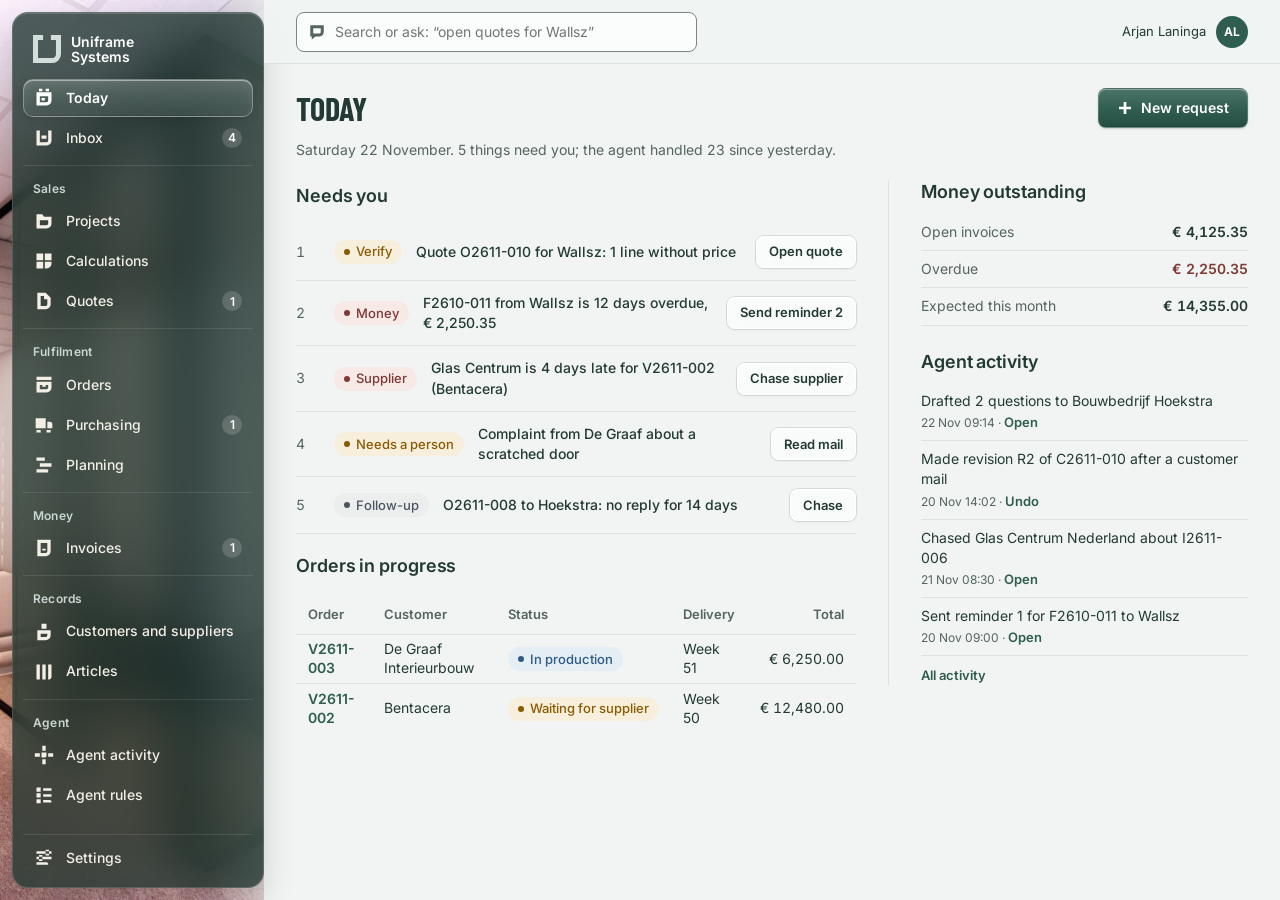
==== index.html @ b77253be "Uniframe portal prototype: glass sidebar, logo-style icons, live quote document Co-Authored-By: Clau" ====
<!doctype html>
<html lang="en">
<head>
<meta charset="utf-8">
<meta name="viewport" content="width=device-width, initial-scale=1">
<title>Uniframe portal</title>
<meta name="description" content="Uniframe Systems AI agent portal, clickable prototype with example data.">
<meta name="robots" content="noindex">
<link rel="icon" href="data:image/svg+xml,%3Csvg xmlns='http://www.w3.org/2000/svg' viewBox='0 0 100 100'%3E%3Cpath fill='%23233A34' d='M0 0H36V18H18V82H68A14 14 0 0 0 82 68V18H64V0H100V68A32 32 0 0 1 68 100H0Z'/%3E%3C/svg%3E">
<link rel="preconnect" href="https://fonts.googleapis.com">
<link rel="preconnect" href="https://fonts.gstatic.com" crossorigin>
<link href="https://fonts.googleapis.com/css2?family=Inter:wght@400;500;600&family=Barlow+Condensed:wght@500;700&display=swap" rel="stylesheet">
<link rel="stylesheet" href="css/uniframe-tokens.css">
<link rel="stylesheet" href="css/uniframe-portal.css">
<link rel="stylesheet" href="css/site.css">
</head>
<body>
<div class="backdrop" aria-hidden="true"></div>
<div class="uf-app">
  <nav class="uf-sidebar" aria-label="Main">
    <a class="uf-sidebar__logo" href="#/today">
      <svg width="28" height="28" viewBox="0 0 100 100" aria-hidden="true"><path fill="#D3DEDB" d="M0 0H36V18H18V82H68A14 14 0 0 0 82 68V18H64V0H100V68A32 32 0 0 1 68 100H0Z"/></svg>
      <span>Uniframe<br>Systems</span>
    </a>
    <div id="nav" style="display:contents"></div>
  </nav>
  <div class="shell">
    <header class="uf-topbar">
      <form class="search" id="search" role="search">
        <svg class="uf-ico" viewBox="0 0 24 24" aria-hidden="true"><path fill-rule="evenodd" d="M3 3H21V12A6 6 0 0 1 15 18H10L5 22V18H3ZM7 7V14H15A2 2 0 0 0 17 12V7Z"/></svg>
        <label class="sr" for="q">Search or ask the portal</label>
        <input id="q" name="q" placeholder="Search or ask: “open quotes for Wallsz”" autocomplete="off">
      </form>
      <span style="flex:1"></span>
      <div class="who"><span>Arjan Laninga</span><b aria-hidden="true">AL</b></div>
    </header>
    <main class="uf-main" id="view" tabindex="-1"></main>
  </div>
</div>

<div class="scrim" id="scrim" hidden></div>
<aside class="uf-panel" id="panel" hidden aria-labelledby="pt" role="dialog">
  <form>
    <div class="uf-panel__head"><h2 class="uf-section-title" id="pt">New request</h2><button class="uf-pbtn uf-pbtn--quiet uf-pbtn--icon" type="button" data-close aria-label="Close"><svg class="uf-ico" viewBox="0 0 24 24"><path d="M5 2L12 9L19 2L22 5L15 12L22 19L19 22L12 15L5 22L2 19L9 12L2 5Z"/></svg></button></div>
    <div class="uf-panel__body">
      <div class="uf-field"><label for="p1">Customer</label><input id="p1" placeholder="Search or add a customer"></div>
      <div class="uf-field"><label for="p2">What do they need?</label><textarea id="p2" class="field" rows="4" placeholder="For example: 40 m glass partition, 9 doors, delivery week 6"></textarea><span class="hint">Type it yourself or paste a mail. The agent fills in the rest and shows you before anything is sent.</span></div>
      <div class="uf-field"><label for="p3">Files</label><input id="p3" type="file"></div>
    </div>
    <div class="uf-panel__foot"><button class="uf-pbtn uf-pbtn--quiet" type="button" data-close>Cancel</button><button class="uf-pbtn uf-pbtn--primary" type="submit">Save</button></div>
  </form>
</aside>
<div id="modal" hidden></div>
<div class="uf-toast" id="toast" role="status" hidden></div>

<script src="js/icons.js"></script>
<script src="js/data.js"></script>
<script src="js/app.js"></script>
</body>
</html>
---- css/uniframe-tokens.css ----
/* GENERATED from tokens.json. Do not edit by hand. */
:root {
  --uf-prim-green-900: #233A34;
  --uf-prim-green-800: #264D42;
  --uf-prim-green-700: #2F5D50;
  --uf-prim-green-600: #4A5C56;
  --uf-prim-green-500: #55645E;
  --uf-prim-green-200: #C9D6D2;
  --uf-prim-mist-200: #D3DEDB;
  --uf-prim-mist-100: #E8EFEC;
  --uf-prim-stone-200: #E2E9E6;
  --uf-prim-stone-100: #F1F4F3;
  --uf-prim-paper-100: #F7F9F8;
  --uf-prim-paper-50: #F4F7F6;
  --uf-prim-cream-100: #F3EFE6;
  --uf-prim-line-200: #DCE2DF;
  --uf-prim-line-300: #C9CCC2;
  --uf-prim-grey-500: #7D8580;
  --uf-prim-white: #FFFFFF;
  --uf-prim-oak-500: #B4844F;
  --uf-prim-status-green-700: #27693F;
  --uf-prim-status-green-50: #E4F1E8;
  --uf-prim-status-red-700: #7E3934;
  --uf-prim-status-red-50: #F6E9E6;
  --uf-prim-status-amber-700: #8A5A00;
  --uf-prim-status-amber-50: #F7EFDC;
  --uf-prim-status-slate-600: #4A5560;
  --uf-prim-status-slate-50: #ECEEEE;
  --uf-prim-status-blue-700: #2D5B86;
  --uf-prim-status-blue-50: #E5EDF5;
  --uf-color-text-primary: var(--uf-prim-green-900);
  --uf-color-text-secondary: var(--uf-prim-green-600);
  --uf-color-text-on-dark: var(--uf-prim-cream-100);
  --uf-color-text-on-dark-secondary: var(--uf-prim-green-200);
  --uf-color-text-link: var(--uf-prim-green-700);
  --uf-color-surface-stone: var(--uf-prim-stone-200);
  --uf-color-surface-mist: var(--uf-prim-mist-200);
  --uf-color-surface-paper: var(--uf-prim-paper-100);
  --uf-color-surface-deep-green: var(--uf-prim-green-900);
  --uf-color-accent-primary: var(--uf-prim-green-700);
  --uf-color-accent-primary-hover: var(--uf-prim-green-800);
  --uf-color-accent-focus: var(--uf-prim-green-700);
  --uf-color-status-success: var(--uf-prim-status-green-700);
  --uf-color-status-error: var(--uf-prim-status-red-700);
  --uf-color-status-attention: var(--uf-prim-status-amber-700);
  --uf-color-material-oak: var(--uf-prim-oak-500);
  --uf-backdrop-gradient: linear-gradient(160deg, var(--uf-prim-stone-200) 0%, var(--uf-prim-mist-200) 100%);
  --uf-backdrop-photo-blur: 48px;
  --uf-backdrop-photo-tint: linear-gradient(160deg, color-mix(in srgb, var(--uf-prim-stone-200) 80%, transparent), color-mix(in srgb, var(--uf-prim-mist-200) 80%, transparent));
  --uf-backdrop-local-shade: linear-gradient(90deg, color-mix(in srgb, var(--uf-prim-stone-200) 70%, transparent) 0%, transparent 60%);
  --uf-glass-frosted-fill: color-mix(in srgb, var(--uf-prim-white) 55%, transparent);
  --uf-glass-frosted-blur: 24px;
  --uf-glass-frosted-label: var(--uf-prim-green-900);
  --uf-glass-frosted-role: Default translucent surface: nav, chips, cards, secondary buttons;
  --uf-glass-frosted-strong-fill: color-mix(in srgb, var(--uf-prim-white) 72%, transparent);
  --uf-glass-frosted-strong-blur: 24px;
  --uf-glass-frosted-strong-label: var(--uf-prim-green-900);
  --uf-glass-frosted-strong-role: Panels with longer text or forms over a busy photo;
  --uf-glass-transparent-fill: color-mix(in srgb, var(--uf-prim-white) 20%, transparent);
  --uf-glass-transparent-blur: 4px;
  --uf-glass-transparent-label: var(--uf-prim-green-900);
  --uf-glass-transparent-role: Icon buttons and the clear glass pane only;
  --uf-glass-tinted-fill: color-mix(in srgb, var(--uf-prim-green-900) 72%, transparent);
  --uf-glass-tinted-blur: 16px;
  --uf-glass-tinted-label: var(--uf-prim-cream-100);
  --uf-glass-tinted-role: Tinted glass pane, dark chips;
  --uf-glass-primary-fill: color-mix(in srgb, var(--uf-prim-green-700) 96%, transparent);
  --uf-glass-primary-blur: 10px;
  --uf-glass-primary-label: var(--uf-prim-white);
  --uf-glass-primary-role: The one primary action per view;
  --uf-glass-rim: linear-gradient(135deg, rgb(255 255 255 / 0.9), rgb(255 255 255 / 0.12) 50%, rgb(255 255 255 / 0.5));
  --uf-glass-depth: inset 0 2px 3px rgb(255 255 255 / 0.55), inset 0 -3px 8px rgb(35 58 52 / 0.10);
  --uf-glass-shadow: 0 2px 4px rgb(35 58 52 / 0.10), 0 14px 32px rgb(35 58 52 / 0.14);
  --uf-glass-shadow-card: 0 2px 4px rgb(35 58 52 / 0.10), 0 24px 60px rgb(35 58 52 / 0.16);
  --uf-glass-saturate: 160%;
  --uf-glass-press: inset 0 0 16px rgb(255 255 255 / 0.45);
  --uf-glass-clear-blur: 2px;
  --uf-glass-matte-blur: 22px;
  --uf-glass-smoke-blur: 20px;
  --uf-glass-milk-blur: 24px;
  --uf-radius-sm: 4px;
  --uf-radius-md: 12px;
  --uf-radius-lg: 28px;
  --uf-radius-pill: 999px;
  --uf-radius-button: 8px;
  --uf-radius-panel: 12px;
  --uf-radius-field: 8px;
  --uf-radius-card: 12px;
  --uf-space-1: 4px;
  --uf-space-2: 8px;
  --uf-space-3: 12px;
  --uf-space-4: 16px;
  --uf-space-6: 24px;
  --uf-space-8: 32px;
  --uf-space-10: 40px;
  --uf-space-14: 56px;
  --uf-space-18: 72px;
  --uf-space-24: 96px;
  --uf-space-30: 120px;
  --uf-space-5: 20px;
  --uf-type-family-display: "Barlow Condensed", "Arial Narrow", sans-serif;
  --uf-type-family-text: Inter, system-ui, sans-serif;
  --uf-type-display-size: 96px;
  --uf-type-display-line: 0.9;
  --uf-type-display-weight: 700;
  --uf-type-display-tracking: -0.01em;
  --uf-type-display-case: uppercase;
  --uf-type-h1-size: 56px;
  --uf-type-h1-line: 0.95;
  --uf-type-h1-weight: 700;
  --uf-type-h1-tracking: -0.005em;
  --uf-type-h1-case: uppercase;
  --uf-type-h2-size: 28px;
  --uf-type-h2-line: 1.2;
  --uf-type-h2-weight: 600;
  --uf-type-h2-tracking: -0.01em;
  --uf-type-eyebrow-size: 14px;
  --uf-type-eyebrow-line: 1.2;
  --uf-type-eyebrow-weight: 500;
  --uf-type-eyebrow-tracking: 0.1em;
  --uf-type-eyebrow-case: uppercase;
  --uf-type-button-size: 16px;
  --uf-type-button-line: 1;
  --uf-type-button-weight: 600;
  --uf-type-button-tracking: 0;
  --uf-type-button-case: none;
  --uf-type-body-lg-size: 20px;
  --uf-type-body-lg-line: 1.5;
  --uf-type-body-lg-weight: 400;
  --uf-type-body-lg-tracking: 0;
  --uf-type-body-size: 16px;
  --uf-type-body-line: 1.5;
  --uf-type-body-weight: 400;
  --uf-type-body-tracking: 0;
  --uf-type-caption-size: 13px;
  --uf-type-caption-line: 1.4;
  --uf-type-caption-weight: 400;
  --uf-type-caption-tracking: 0;
  --uf-type-platform-page-title-size: 32px;
  --uf-type-platform-page-title-line: 1;
  --uf-type-platform-page-title-weight: 700;
  --uf-type-platform-page-title-tracking: 0;
  --uf-type-platform-page-title-case: uppercase;
  --uf-type-platform-page-title-family: Barlow Condensed;
  --uf-type-platform-section-size: 18px;
  --uf-type-platform-section-line: 1.3;
  --uf-type-platform-section-weight: 600;
  --uf-type-platform-section-tracking: -0.005em;
  --uf-type-platform-body-size: 14px;
  --uf-type-platform-body-line: 1.45;
  --uf-type-platform-body-weight: 400;
  --uf-type-platform-body-tracking: 0;
  --uf-type-platform-second-size: 13px;
  --uf-type-platform-second-line: 1.4;
  --uf-type-platform-second-weight: 400;
  --uf-type-platform-second-tracking: 0;
  --uf-type-platform-label-size: 13px;
  --uf-type-platform-label-line: 1.3;
  --uf-type-platform-label-weight: 500;
  --uf-type-platform-label-tracking: 0;
  --uf-type-platform-button-size: 14px;
  --uf-type-platform-button-line: 1;
  --uf-type-platform-button-weight: 600;
  --uf-type-platform-button-tracking: 0;
  --uf-type-platform-number: tabular-nums;
  --uf-type-platform-body-strong-size: 14px;
  --uf-type-platform-body-strong-line: 1.45;
  --uf-type-platform-body-strong-weight: 600;
  --uf-type-platform-body-strong-tracking: 0;
  --uf-type-platform-table-head-size: 13px;
  --uf-type-platform-table-head-line: 1.4;
  --uf-type-platform-table-head-weight: 600;
  --uf-type-platform-table-head-tracking: 0;
  --uf-type-platform-button-sm-size: 13px;
  --uf-type-platform-button-lg-size: 15px;
  --uf-size-hit-area: 44px;
  --uf-size-button-sm: 44px;
  --uf-size-button-md: 52px;
  --uf-size-button-lg: 60px;
  --uf-size-field: 52px;
  --uf-size-content-max: 1280px;
  --uf-size-platform-button-sm: 32px;
  --uf-size-platform-button-md: 40px;
  --uf-size-platform-button-lg: 44px;
  --uf-size-platform-field: 40px;
  --uf-size-platform-row: 49px;
  --uf-size-platform-table-head: 41px;
  --uf-size-platform-topbar: 64px;
  --uf-size-platform-sidebar-open: 240px;
  --uf-size-platform-sidebar-rail: 64px;
  --uf-size-platform-panel: 480px;
  --uf-size-platform-preview: 600px;
  --uf-motion-duration-hover: 120ms;
  --uf-motion-duration-short: 180ms;
  --uf-motion-easing-spring: cubic-bezier(0.3, 1.4, 0.5, 1);
  --uf-motion-easing: cubic-bezier(0.2, 0, 0, 1);
  --uf-breakpoint-md: 768px;
  --uf-breakpoint-lg: 1024px;
  --uf-breakpoint-2xl: 1440px;
  --uf-platform-page: var(--uf-prim-stone-100);
  --uf-platform-card: var(--uf-prim-white);
  --uf-platform-card-soft: var(--uf-prim-paper-50);
  --uf-platform-line: var(--uf-prim-line-200);
  --uf-platform-field-border: var(--uf-prim-grey-500);
  --uf-platform-text: var(--uf-prim-green-900);
  --uf-platform-text-secondary: var(--uf-prim-green-500);
  --uf-platform-link: var(--uf-prim-green-700);
  --uf-platform-sidebar: var(--uf-prim-green-900);
  --uf-platform-sidebar-text: var(--uf-prim-cream-100);
  --uf-platform-sidebar-text-secondary: var(--uf-prim-green-200);
  --uf-platform-sidebar-active: color-mix(in srgb, var(--uf-prim-white) 14%, transparent);
  --uf-platform-topbar: color-mix(in srgb, var(--uf-prim-stone-100) 80%, transparent);
  --uf-platform-button-primary-fill: var(--uf-prim-green-700);
  --uf-platform-button-primary-hover: var(--uf-prim-green-800);
  --uf-platform-button-primary-label: var(--uf-prim-white);
  --uf-platform-button-secondary-fill: var(--uf-prim-white);
  --uf-platform-button-secondary-border: var(--uf-prim-line-300);
  --uf-platform-button-secondary-label: var(--uf-prim-green-900);
  --uf-platform-button-quiet-label: var(--uf-prim-green-900);
  --uf-platform-button-danger-fill: var(--uf-prim-status-red-700);
  --uf-platform-status-profit-text: var(--uf-prim-status-green-700);
  --uf-platform-status-profit-bg: var(--uf-prim-status-green-50);
  --uf-platform-status-loss-text: var(--uf-prim-status-red-700);
  --uf-platform-status-loss-bg: var(--uf-prim-status-red-50);
  --uf-platform-status-attention-text: var(--uf-prim-status-amber-700);
  --uf-platform-status-attention-bg: var(--uf-prim-status-amber-50);
  --uf-platform-status-neutral-text: var(--uf-prim-status-slate-600);
  --uf-platform-status-neutral-bg: var(--uf-prim-status-slate-50);
  --uf-platform-status-active-text: var(--uf-prim-status-blue-700);
  --uf-platform-status-active-bg: var(--uf-prim-status-blue-50);
  --uf-platform-agent-bg: var(--uf-prim-mist-100);
  --uf-platform-agent-border: var(--uf-prim-mist-200);
}

@theme {
  --color-uf-text-primary: var(--uf-color-text-primary);
  --color-uf-text-secondary: var(--uf-color-text-secondary);
  --color-uf-text-on-dark: var(--uf-color-text-on-dark);
  --color-uf-text-on-dark-secondary: var(--uf-color-text-on-dark-secondary);
  --color-uf-text-link: var(--uf-color-text-link);
  --color-uf-surface-stone: var(--uf-color-surface-stone);
  --color-uf-surface-mist: var(--uf-color-surface-mist);
  --color-uf-surface-paper: var(--uf-color-surface-paper);
  --color-uf-surface-deep-green: var(--uf-color-surface-deep-green);
  --color-uf-accent-primary: var(--uf-color-accent-primary);
  --color-uf-accent-primary-hover: var(--uf-color-accent-primary-hover);
  --color-uf-accent-focus: var(--uf-color-accent-focus);
  --color-uf-status-success: var(--uf-color-status-success);
  --color-uf-status-error: var(--uf-color-status-error);
  --color-uf-status-attention: var(--uf-color-status-attention);
  --color-uf-material-oak: var(--uf-color-material-oak);
  --radius-uf-sm: var(--uf-radius-sm);
  --radius-uf-md: var(--uf-radius-md);
  --radius-uf-lg: var(--uf-radius-lg);
  --radius-uf-pill: var(--uf-radius-pill);
  --radius-uf-button: var(--uf-radius-button);
  --radius-uf-panel: var(--uf-radius-panel);
  --radius-uf-field: var(--uf-radius-field);
  --radius-uf-card: var(--uf-radius-card);
  --spacing-uf-1: var(--uf-space-1);
  --spacing-uf-2: var(--uf-space-2);
  --spacing-uf-3: var(--uf-space-3);
  --spacing-uf-4: var(--uf-space-4);
  --spacing-uf-6: var(--uf-space-6);
  --spacing-uf-8: var(--uf-space-8);
  --spacing-uf-10: var(--uf-space-10);
  --spacing-uf-14: var(--uf-space-14);
  --spacing-uf-18: var(--uf-space-18);
  --spacing-uf-24: var(--uf-space-24);
  --spacing-uf-30: var(--uf-space-30);
  --spacing-uf-5: var(--uf-space-5);
  --breakpoint-uf-md: var(--uf-breakpoint-md);
  --breakpoint-uf-lg: var(--uf-breakpoint-lg);
  --breakpoint-uf-2xl: var(--uf-breakpoint-2xl);
}
---- css/uniframe-portal.css ----
/* Uniframe product UI (portal), light theme, v2.0 Daylight (20 Nov 2026).
   Needs uniframe-tokens.css. Fonts: Inter 400/500/600, Barlow Condensed 700 (page titles only).
   Glass (22 Nov 2026): sidebar, current nav item, buttons, top bar, stepper, segmented controls, agent panel.
   Rules: one primary button per view. Green means profit, red means loss. Numbers tabular and right aligned.
   Create in a 480 px drawer from the right, edit in place, use modals only for decisions. */

.uf-app { display: grid; grid-template-columns: var(--uf-size-platform-sidebar-open) 1fr; min-height: 100vh;
  background: var(--uf-platform-page); color: var(--uf-platform-text);
  font: var(--uf-type-platform-body-weight) var(--uf-type-platform-body-size)/var(--uf-type-platform-body-line) var(--uf-type-family-text); }
.uf-app--rail { grid-template-columns: var(--uf-size-platform-sidebar-rail) 1fr; }
.uf-num, .uf-table td.num { font-variant-numeric: tabular-nums; text-align: right; white-space: nowrap; }

/* Sidebar: deep-green glass panel, 22 Nov 2026. It floats 12 px from the edge over the backdrop photo,
   so the frost has something to show. The current page is a clear glass lens. No glow. */
.uf-sidebar { position: sticky; top: 12px; height: calc(100vh - 24px); margin: 12px 0 12px 12px; overflow: auto; isolation: isolate;
  display: flex; flex-direction: column; gap: 2px; padding: 16px 10px 10px; border-radius: 16px;
  background: color-mix(in srgb, var(--uf-prim-green-900) 80%, transparent);
  -webkit-backdrop-filter: blur(24px) saturate(150%); backdrop-filter: blur(24px) saturate(150%);
  border: 1px solid rgb(255 255 255 / 0.14); box-shadow: inset 0 1px 0 rgb(255 255 255 / 0.16), 0 12px 32px rgb(35 58 52 / 0.18);
  color: var(--uf-platform-sidebar-text); scrollbar-width: none; }
.uf-sidebar__logo { display: flex; align-items: center; gap: 10px; height: 40px; padding: 0 10px; margin-bottom: 8px; font-weight: 600; font-size: 14px; line-height: 1.1; color: #fff; text-decoration: none; }
.uf-sidebar__group { margin: 12px 10px 4px; font: 600 12px/1.2 var(--uf-type-family-text); letter-spacing: 0.02em; color: var(--uf-platform-sidebar-text-secondary); }
.uf-navgroup { display: flex; flex-direction: column; gap: 2px; }
.uf-navgroup + .uf-navgroup { margin-top: 6px; padding-top: 4px; border-top: 1px solid rgb(255 255 255 / 0.10); }
.uf-navgroup--end { margin-top: auto !important; }
.uf-nav { position: relative; display: flex; align-items: center; gap: 12px; height: 38px; padding: 0 10px; border-radius: 10px; border: 1px solid transparent;
  color: var(--uf-platform-sidebar-text); text-decoration: none; font-weight: 500; font-size: 14px; }
.uf-nav span { flex: 1; overflow: hidden; text-overflow: ellipsis; white-space: nowrap; }
.uf-nav:hover { background: rgb(255 255 255 / 0.07); }
.uf-nav[aria-current="page"] { color: #fff; font-weight: 600;
  background: linear-gradient(180deg, rgb(255 255 255 / 0.24), rgb(255 255 255 / 0.10));
  border-color: rgb(255 255 255 / 0.30); box-shadow: inset 0 1px 0 rgb(255 255 255 / 0.45), inset 0 -1px 0 rgb(0 0 0 / 0.10), 0 2px 8px rgb(0 0 0 / 0.12);
  -webkit-backdrop-filter: blur(8px); backdrop-filter: blur(8px); }
.uf-nav__count { min-width: 20px; height: 20px; padding: 0 6px; border-radius: 10px; display: grid; place-items: center; font-size: 12px; font-weight: 600;
  background: rgb(255 255 255 / 0.16); color: #fff; }
.uf-nav .uf-ico { width: 20px; height: 20px; flex: none; fill: currentColor; }
.uf-ico { width: 18px; height: 18px; fill: currentColor; flex: none; }

/* Top bar: frosted glass over the scrolling page */
.uf-topbar { position: sticky; top: 0; z-index: 5; height: var(--uf-size-platform-topbar); display: flex; align-items: center; gap: 12px; padding: 0 32px;
  background: var(--uf-platform-topbar); -webkit-backdrop-filter: blur(20px) saturate(160%); backdrop-filter: blur(20px) saturate(160%);
  border-bottom: 1px solid var(--uf-platform-line); }
.uf-main { padding: 20px 32px 24px; display: flex; flex-direction: column; gap: 16px; min-width: 0; }

/* Page header */
.uf-page-head { display: flex; align-items: flex-end; justify-content: space-between; gap: 16px; }
.uf-page-title { margin: 0; font: 700 var(--uf-type-platform-page-title-size)/1 var(--uf-type-family-display); text-transform: uppercase; }
.uf-section-title { margin: 0; font-size: 18px; font-weight: 600; line-height: 1.3; letter-spacing: -0.005em; }
.uf-second { font-size: 13px; line-height: 1.4; color: var(--uf-platform-text-secondary); }

/* Buttons */
.uf-pbtn { display: inline-flex; align-items: center; justify-content: center; gap: 8px; height: var(--uf-size-platform-button-md); padding: 0 18px;
  border: 1px solid transparent; border-radius: var(--uf-radius-button); font: 600 14px/1 var(--uf-type-family-text); cursor: pointer; white-space: nowrap;
  transition: background-color 120ms var(--uf-motion-easing), transform 180ms var(--uf-motion-easing-spring); }
.uf-pbtn svg { width: 16px; height: 16px; fill: currentColor; }
/* Buttons are glass: green glass for primary, frosted white glass for secondary. Highlights are inner edges, never glows. */
.uf-pbtn--primary { color: var(--uf-platform-button-primary-label); border-color: rgb(255 255 255 / 0.18); text-decoration: none;
  background: linear-gradient(180deg, color-mix(in srgb, var(--uf-prim-green-700) 86%, #fff), var(--uf-prim-green-700) 55%, var(--uf-prim-green-800));
  box-shadow: inset 0 1px 0 rgb(255 255 255 / 0.35), inset 0 -1px 0 rgb(0 0 0 / 0.12), 0 1px 2px rgb(35 58 52 / 0.20); }
.uf-pbtn--primary:hover { background: linear-gradient(180deg, var(--uf-prim-green-700), var(--uf-prim-green-800)); }
.uf-pbtn--secondary { color: var(--uf-platform-button-secondary-label); background: rgb(255 255 255 / 0.62); border-color: rgb(255 255 255 / 0.9); text-decoration: none;
  box-shadow: inset 0 1px 0 #fff, 0 0 0 1px rgb(35 58 52 / 0.12), 0 1px 3px rgb(35 58 52 / 0.08);
  -webkit-backdrop-filter: blur(14px) saturate(150%); backdrop-filter: blur(14px) saturate(150%); }
.uf-pbtn--secondary:hover { background: rgb(255 255 255 / 0.88); }
.uf-pbtn--quiet { background: transparent; color: var(--uf-platform-button-quiet-label); padding: 0 12px; }
.uf-pbtn--quiet:hover { background: rgb(35 58 52 / 0.06); }
.uf-pbtn--danger { background: var(--uf-platform-button-danger-fill); color: #fff; }
.uf-pbtn--sm { height: var(--uf-size-platform-button-sm); padding: 0 12px; font-size: 13px; }
.uf-pbtn--lg { height: var(--uf-size-platform-button-lg); padding: 0 22px; font-size: 15px; }
.uf-pbtn--icon { width: var(--uf-size-platform-button-md); padding: 0; }
.uf-pbtn:active { transform: scale(0.98); }
.uf-pbtn:focus-visible, .uf-field input:focus-visible, .uf-field select:focus-visible, .uf-nav:focus-visible {
  outline: 3px solid var(--uf-color-accent-focus); outline-offset: 2px; }
.uf-pbtn:disabled { opacity: 0.4; cursor: not-allowed; }

/* Fields */
.uf-field { display: flex; flex-direction: column; gap: 6px; }
.uf-field label { font-size: 13px; font-weight: 500; }
.uf-field input, .uf-field select, .uf-field textarea { height: var(--uf-size-platform-field); padding: 0 12px; border: 1px solid var(--uf-platform-field-border);
  border-radius: var(--uf-radius-field); background: #fff; color: var(--uf-platform-text); font: 400 14px/1.45 var(--uf-type-family-text); }
.uf-field .hint { font-size: 13px; color: var(--uf-platform-text-secondary); }
.uf-field--error input { border-color: var(--uf-platform-status-loss-text); border-width: 2px; }
.uf-field--error .hint { color: var(--uf-platform-status-loss-text); }

/* Cards, tiles, tables */
.uf-card { background: var(--uf-platform-card); border: 1px solid var(--uf-platform-line); border-radius: var(--uf-radius-card); padding: 16px; display: flex; flex-direction: column; gap: 12px; }
.uf-tile { background: var(--uf-platform-card-soft); border-radius: var(--uf-radius-field); padding: 12px 16px; }
.uf-tile b { display: block; font-size: 20px; font-weight: 600; font-variant-numeric: tabular-nums; }
.uf-table { width: 100%; border-collapse: collapse; background: var(--uf-platform-card); border: 1px solid var(--uf-platform-line); border-radius: var(--uf-radius-card); overflow: hidden; }
.uf-table th { height: var(--uf-size-platform-table-head); padding: 0 12px; text-align: left; font-size: 13px; font-weight: 600; color: var(--uf-platform-text-secondary);
  background: var(--uf-platform-card-soft); border-bottom: 1px solid var(--uf-platform-line); }
.uf-table th.num { text-align: right; }
.uf-table td { height: var(--uf-size-platform-row); padding: 4px 12px; line-height: 1.35; border-bottom: 1px solid var(--uf-platform-line); vertical-align: middle; }
.uf-table tr:has(.uf-second) td { height: 61px; }
.uf-table tr:last-child td { border-bottom: 0; }
.uf-table tbody tr:hover { background: var(--uf-platform-card-soft); cursor: pointer; }
.uf-table a { color: var(--uf-platform-link); font-weight: 600; text-decoration: none; }
.uf-table a:hover { text-decoration: underline; }

/* Status badges: soft tint, always a word */
.uf-pill { display: inline-flex; align-items: center; gap: 6px; height: 24px; padding: 0 10px; border-radius: var(--uf-radius-pill); font-size: 13px; font-weight: 500; white-space: nowrap; }
.uf-pill::before { content: ""; width: 6px; height: 6px; border-radius: 50%; background: currentColor; }
.uf-pill--profit { color: var(--uf-platform-status-profit-text); background: var(--uf-platform-status-profit-bg); }
.uf-pill--loss { color: var(--uf-platform-status-loss-text); background: var(--uf-platform-status-loss-bg); }
.uf-pill--attention { color: var(--uf-platform-status-attention-text); background: var(--uf-platform-status-attention-bg); }
.uf-pill--neutral { color: var(--uf-platform-status-neutral-text); background: var(--uf-platform-status-neutral-bg); }
.uf-pill--active { color: var(--uf-platform-status-active-text); background: var(--uf-platform-status-active-bg); }
.uf-profit { color: var(--uf-platform-status-profit-text); } .uf-loss { color: var(--uf-platform-status-loss-text); }

/* Journey stepper: glass capsule (option B, 21 Nov 2026). A frosted capsule holds the green liquid up to the
   current step; the current step is a glass lens. No icons or numbers. Put it on the stone page, not on a white card.
   Set the number of steps and the current step (1-based): <ol class="uf-steps" style="--n: 8; --cur: 4">. */
.uf-steps { --n: 8; --cur: 1; --track: 60px;
  position: relative; display: grid; grid-template-columns: repeat(var(--n), minmax(0, 1fr));
  list-style: none; margin: 0; padding: calc(var(--track) + 8px) 0 0; min-width: calc(var(--n) * 88px); }
.uf-steps::before { /* glass capsule */
  content: ""; position: absolute; inset: 12px 0 auto 0; height: 36px; box-sizing: border-box; border-radius: 18px;
  background: rgb(255 255 255 / 0.55); border: 1.5px solid rgb(255 255 255 / 0.7);
  box-shadow: inset 0 1px 3px rgb(35 58 52 / 0.10); -webkit-backdrop-filter: blur(16px); backdrop-filter: blur(16px); }
.uf-steps::after { /* liquid: from the start to the centre of the current step */
  content: ""; position: absolute; top: 16px; left: 4px; height: 28px; border-radius: 14px;
  width: max(28px, calc((var(--cur) - 0.5) * 100% / var(--n) - 4px));
  background: linear-gradient(90deg, var(--uf-prim-green-700), var(--uf-prim-green-900)); }
.uf-steps li { position: relative; z-index: 1; text-align: center; font-size: 14px; line-height: 20px; color: var(--uf-platform-text-secondary); }
.uf-steps li::before { /* notch */
  content: ""; position: absolute; left: 50%; top: calc(var(--track) / 2 - var(--track) - 8px - 4px); width: 8px; height: 8px; margin-left: -4px;
  border-radius: 50%; background: var(--uf-color-surface-mist); }
.uf-steps li.done::before { background: rgb(255 255 255 / 0.7); }
.uf-steps li[aria-current="step"]::before { /* glass lens */
  top: calc(var(--track) / 2 - var(--track) - 8px - 24px); width: 48px; height: 48px; margin-left: -24px; box-sizing: border-box;
  background: rgb(255 255 255 / 0.72); border: 1.5px solid #fff;
  box-shadow: inset 0 1px 2px rgb(255 255 255 / 0.9), 0 2px 6px rgb(35 58 52 / 0.18);
  -webkit-backdrop-filter: blur(6px); backdrop-filter: blur(6px); }
.uf-steps li.done, .uf-steps li[aria-current="step"] { color: var(--uf-platform-text); }
.uf-steps li[aria-current="step"] { font-weight: 600; }

/* Drawer (create), toast */
.uf-panel { position: fixed; inset: 0 0 0 auto; width: var(--uf-size-platform-panel); background: var(--uf-platform-card); color: var(--uf-platform-text);
  font: var(--uf-type-platform-body-weight) var(--uf-type-platform-body-size)/var(--uf-type-platform-body-line) var(--uf-type-family-text); box-shadow: -24px 0 60px rgb(35 58 52 / 0.16);
  display: flex; flex-direction: column; animation: uf-slide 300ms var(--uf-motion-easing); }
.uf-panel__head, .uf-panel__foot { padding: 20px 24px; display: flex; align-items: center; justify-content: space-between; gap: 12px; }
.uf-panel__foot { margin-top: auto; border-top: 1px solid var(--uf-platform-line); justify-content: flex-end; }
.uf-panel__body { padding: 0 24px 24px; display: flex; flex-direction: column; gap: 16px; overflow: auto; }
.uf-panel[hidden] { display: none; }
@keyframes uf-slide { from { transform: translateX(100%); } }
.uf-toast { position: fixed; bottom: 24px; left: 50%; transform: translateX(-50%); display: flex; align-items: center; gap: 16px; padding: 12px 12px 12px 20px;
  border-radius: var(--uf-radius-panel); background: var(--uf-color-surface-deep-green); color: var(--uf-color-text-on-dark); box-shadow: var(--uf-glass-shadow); }

@media (prefers-reduced-motion: reduce) { .uf-panel { animation: none; } .uf-pbtn { transition: none; } }
@media (prefers-reduced-transparency: reduce) { .uf-topbar { background: var(--uf-platform-page); backdrop-filter: none; }
  .uf-sidebar { background: var(--uf-platform-sidebar); backdrop-filter: none; } .uf-pbtn--secondary { background: #fff; backdrop-filter: none; }
  .uf-steps::before, .uf-steps li[aria-current="step"]::before { background: var(--uf-platform-card); backdrop-filter: none; border-color: var(--uf-platform-line); } }
---- css/site.css ----
/* Portal prototype layout. Builds on uniframe-tokens.css and uniframe-portal.css. */
* { box-sizing: border-box; }
body { margin: 0; background: var(--uf-platform-page); }
.sr { position: absolute; width: 1px; height: 1px; overflow: hidden; clip: rect(0 0 0 0); }
.muted { color: var(--uf-platform-text-secondary); }
.strong { font-weight: 600; }
.uf-warn { color: var(--uf-platform-status-attention-text); }
a { color: var(--uf-platform-link); }

/* Backdrop photo behind the glass sidebar */
.backdrop { position: fixed; inset: 0 auto 0 0; width: 300px; background: url(../img/interior-tall.jpg) center / cover; z-index: 0; }
.backdrop::after { content: ""; position: absolute; inset: 0; background: linear-gradient(90deg, transparent 70%, var(--uf-platform-page)); }
.uf-app { grid-template-columns: 264px 1fr; position: relative; z-index: 1; background: transparent; }
.uf-app > .shell { background: var(--uf-platform-page); min-width: 0; }

.uf-topbar { padding: 0 32px; }
.search { flex: 1; max-width: 520px; position: relative; }
.search .uf-ico { position: absolute; left: 12px; top: 11px; color: var(--uf-platform-text-secondary); }
.search input, .field { width: 100%; height: 40px; padding: 0 12px; border: 1px solid var(--uf-platform-field-border); border-radius: 8px;
  background: rgb(255 255 255 / 0.7); font: 400 14px/1.45 var(--uf-type-family-text); color: var(--uf-platform-text); }
.search input { padding-left: 38px; }
textarea.field { height: auto; padding: 10px 12px; resize: vertical; }
.who { display: flex; align-items: center; gap: 10px; font-size: 13px; }
.who b { width: 32px; height: 32px; border-radius: 50%; display: grid; place-items: center; background: var(--uf-prim-green-700); color: #fff; font-size: 12px; }

.uf-main { padding: 24px 32px 64px; gap: 20px; outline: none; }
.lead { margin: -8px 0 0; color: var(--uf-platform-text-secondary); max-width: 760px; }

/* Record header */
.rec-head { display: flex; flex-direction: column; gap: 10px; }
.crumbs { display: flex; gap: 8px; font-size: 13px; color: var(--uf-platform-text-secondary); }
.crumbs a { color: var(--uf-platform-link); font-weight: 500; text-decoration: none; }
.rec-head__row { display: flex; align-items: center; justify-content: space-between; gap: 16px; flex-wrap: wrap; }
.rec-head__title { display: flex; align-items: center; gap: 12px; flex-wrap: wrap; }
.rec-head__actions { display: flex; gap: 8px; flex-wrap: wrap; }
.facts { display: flex; gap: 40px; margin: 4px 0 0; flex-wrap: wrap; }
.facts dt { font-size: 13px; color: var(--uf-platform-text-secondary); }
.facts dd { margin: 2px 0 0; font-weight: 600; font-variant-numeric: tabular-nums; }

/* Stepper with the record each step made */
.steps-wrap { overflow-x: auto; padding-bottom: 4px; }
.step-rec { display: block; font-size: 12px; font-weight: 500; margin-top: 2px; }
.step-rec a { text-decoration: none; font-weight: 600; }

/* Tabs and view pills */
.tabs { display: flex; gap: 24px; border-bottom: 1px solid var(--uf-platform-line); overflow-x: auto; }
.tab { all: unset; cursor: pointer; padding: 10px 0; font-weight: 500; color: var(--uf-platform-text-secondary); border-bottom: 2px solid transparent; margin-bottom: -1px; white-space: nowrap; }
.tab[aria-selected="true"] { color: var(--uf-platform-text); font-weight: 600; border-color: var(--uf-prim-green-700); }
.tab__n { font-size: 12px; color: var(--uf-platform-text-secondary); }
.viewpills { display: flex; gap: 8px; flex-wrap: wrap; }
.vpill, .seg button { all: unset; cursor: pointer; height: 32px; padding: 0 14px; border-radius: 16px; display: inline-flex; align-items: center; gap: 6px; font-size: 13px; font-weight: 500;
  color: var(--uf-platform-text); }
.vpill span { color: var(--uf-platform-text-secondary); }
.vpill[aria-selected="true"], .seg button[aria-selected="true"] { background: rgb(255 255 255 / 0.75); box-shadow: inset 0 1px 0 #fff, 0 0 0 1px rgb(35 58 52 / 0.12), 0 1px 3px rgb(35 58 52 / 0.10);
  -webkit-backdrop-filter: blur(12px); backdrop-filter: blur(12px); font-weight: 600; }
.vpill:focus-visible, .seg button:focus-visible, .tab:focus-visible, .linkbtn:focus-visible { outline: 3px solid var(--uf-color-accent-focus); outline-offset: 2px; }

/* Segmented glass control: Calculation | Quote document */
.viewbar { display: flex; align-items: center; gap: 16px; flex-wrap: wrap; }
.seg { display: inline-flex; padding: 4px; gap: 2px; border-radius: 20px; background: rgb(35 58 52 / 0.07); box-shadow: inset 0 1px 2px rgb(35 58 52 / 0.10); }
.viewbar .linkbtn { margin-left: auto; }

/* Open tables: no outer box */
.uf-table--open { background: transparent; border: 0; border-radius: 0; }
.uf-table--open th { background: transparent; border-bottom: 1px solid var(--uf-platform-line); }
.uf-table--open tbody tr:hover { background: rgb(255 255 255 / 0.55); }
.uf-table tr[data-href] { cursor: pointer; }
.uf-table tr:not([data-href]):hover { cursor: default; }
.uf-table td { border-bottom: 1px solid var(--uf-platform-line); }

/* Split: main + right rail */
.split { display: grid; grid-template-columns: minmax(0, 1fr) 360px; gap: 0; align-items: start; }
.split__main { display: flex; flex-direction: column; gap: 16px; padding-right: 32px; min-width: 0; }
.split__rail { border-left: 1px solid var(--uf-platform-line); padding-left: 32px; display: flex; flex-direction: column; gap: 24px; position: sticky; top: 80px; }
.rail-sec { display: flex; flex-direction: column; gap: 10px; }
.rail-sec__head { display: flex; justify-content: space-between; align-items: center; }
.drows { margin: 0; display: flex; flex-direction: column; }
.drows div { display: flex; justify-content: space-between; gap: 12px; padding: 8px 0; border-bottom: 1px solid var(--uf-platform-line); }
.drows dt { color: var(--uf-platform-text-secondary); } .drows dd { margin: 0; font-weight: 600; text-align: right; font-variant-numeric: tabular-nums; }
.drows--wide { max-width: 560px; }
.tl { list-style: none; margin: 0; padding: 0; display: flex; flex-direction: column; }
.tl li { display: flex; flex-direction: column; gap: 2px; padding: 8px 0; border-bottom: 1px solid var(--uf-platform-line); }
.tl time { font-size: 12px; color: var(--uf-platform-text-secondary); }
.linkbtn { all: unset; cursor: pointer; color: var(--uf-platform-link); font-weight: 600; font-size: 13px; }
.linkbtn:hover { text-decoration: underline; }

/* Agent panel: the one tinted area, frosted mist glass */
.agent { border-radius: 12px; padding: 16px; display: flex; flex-direction: column; gap: 12px;
  background: color-mix(in srgb, var(--uf-platform-agent-bg) 78%, transparent); border: 1px solid rgb(255 255 255 / 0.8);
  box-shadow: inset 0 1px 0 #fff, 0 0 0 1px var(--uf-platform-agent-border); -webkit-backdrop-filter: blur(16px); backdrop-filter: blur(16px); }
.agent__head { display: flex; align-items: center; gap: 8px; } .agent__head h2 { margin: 0; font-size: 15px; font-weight: 600; }
.agent__head .uf-ico { color: var(--uf-prim-green-700); }
.agent__body { display: flex; flex-direction: column; gap: 10px; } .agent__body p { margin: 0; }
.agent__actions { display: flex; gap: 8px; flex-wrap: wrap; }
.ok { color: var(--uf-platform-status-profit-text); font-weight: 600; }
.checks { list-style: none; margin: 0; padding: 0; display: flex; flex-direction: column; gap: 8px; }
.check { display: flex; flex-direction: column; align-items: flex-start; gap: 8px; padding: 10px 12px; border-radius: 8px; background: rgb(255 255 255 / 0.7); font-size: 13px; }
.check--loss { box-shadow: inset 3px 0 0 var(--uf-platform-status-loss-text); }
.check--attention { box-shadow: inset 3px 0 0 var(--uf-platform-status-attention-text); }
.check--neutral { color: var(--uf-platform-text-secondary); }
.tell { display: flex; gap: 8px; } .tell input { flex: 1; min-width: 0; height: 32px; padding: 0 10px; border: 1px solid var(--uf-platform-field-border); border-radius: 8px; background: #fff; font: inherit; font-size: 13px; }
.files { list-style: none; margin: 0; padding: 0; } .files li { display: flex; flex-direction: column; padding: 8px 0; border-bottom: 1px solid var(--uf-platform-line); font-size: 13px; }
.files__name { font-weight: 600; font-size: 14px; }

/* Editable cells look editable on hover and focus */
.edit { width: 100%; border: 1px solid transparent; border-radius: 6px; background: transparent; font: inherit; color: inherit; padding: 4px 6px; margin: -4px -6px; }
.edit.num { text-align: right; font-variant-numeric: tabular-nums; width: 96px; }
.edit:hover { border-color: var(--uf-platform-line); background: #fff; }
.edit:focus { outline: none; border-color: var(--uf-prim-green-700); background: #fff; box-shadow: 0 0 0 2px rgb(47 93 80 / 0.15); }
.edit.warn { color: var(--uf-platform-status-attention-text); font-weight: 600; }
.calc .chap td { background: rgb(35 58 52 / 0.04); font-weight: 600; }
.calc .addrow td, .calc tfoot td { height: 40px; }
.calc tfoot td { border-bottom: 0; font-weight: 600; }
tr.flag td { background: var(--uf-platform-status-loss-bg); }
.you { display: block; font-size: 11px; color: var(--uf-platform-text-secondary); }

/* The quote as paper, following Uniframe's Offerte O2611-010 */
.paper { background: #fff; border-radius: 4px; box-shadow: 0 1px 2px rgb(35 58 52 / 0.08), 0 12px 32px rgb(35 58 52 / 0.10); padding: 40px 36px 36px;
  max-width: 820px; color: var(--uf-prim-green-900); font-size: 13px; display: flex; flex-direction: column; gap: 18px; }
.paper__top { display: flex; justify-content: space-between; align-items: flex-start; padding-bottom: 16px; border-bottom: 1px solid var(--uf-prim-green-900); }
.lockup { display: flex; align-items: center; gap: 10px; font: 700 15px/1 var(--uf-type-family-display); letter-spacing: 0.04em; }
.lockup svg { color: var(--uf-prim-green-700); }
.paper__tag { margin: 12px 0 0; font-size: 12px; color: var(--uf-prim-green-600); }
.paper__id { display: flex; flex-direction: column; align-items: flex-end; gap: 2px; font-size: 12px; color: var(--uf-prim-green-600); }
.paper__id b { font: 700 40px/1 var(--uf-type-family-display); color: var(--uf-prim-green-900); margin-bottom: 8px; }
.paper__id .strong { color: var(--uf-prim-green-900); }
.paper__blocks { display: grid; grid-template-columns: repeat(3, 1fr); gap: 12px; }
.pblock { border: 1px solid var(--uf-platform-line); border-radius: 8px; padding: 12px 12px; }
.pblock h3 { margin: 0 0 10px; font-size: 13px; }
.pblock dl { margin: 0; display: grid; grid-template-columns: 62px 1fr; gap: 6px 8px; font-size: 11px; }
.pblock dt { color: var(--uf-prim-green-600); } .pblock dd { margin: 0; font-weight: 500; overflow-wrap: anywhere; }
.pblock--dark { background: var(--uf-prim-green-900); border-color: var(--uf-prim-green-900); color: #fff; }
.pblock--dark dt { color: var(--uf-prim-green-200); }
.paper__salute { font-size: 13px; }
.paper__intro { resize: vertical; line-height: 1.55; }
.ptable { width: 100%; border-collapse: collapse; }
.ptable th { background: var(--uf-prim-green-900); color: #fff; text-align: left; font-size: 12px; font-weight: 600; padding: 9px 12px; }
.ptable th:first-child { border-radius: 6px 0 0 6px; } .ptable th:last-child { border-radius: 0 6px 6px 0; }
.ptable th.num, .ptable td.num { text-align: right; font-variant-numeric: tabular-nums; white-space: nowrap; }
.ptable td { padding: 7px 12px; border-bottom: 1px solid var(--uf-platform-line); vertical-align: middle; }
.ptable td:first-child { width: 44px; color: var(--uf-prim-green-600); }
.ptable__chap td { background: var(--uf-prim-paper-50, #F7F8F6); font-weight: 600; color: var(--uf-prim-green-900) !important; }
.ptable__add td { border-bottom: 0; padding: 4px 12px 10px; }
.ptable .edit.num { width: 80px; }
.paper__total { display: flex; justify-content: space-between; align-items: center; padding: 16px 18px; border-radius: 6px; background: var(--uf-prim-green-900); color: var(--uf-prim-green-200); }
.paper__total b { color: #fff; } .paper__total span b { font-size: 15px; margin-right: 8px; } .paper__total > b { font-size: 22px; font-variant-numeric: tabular-nums; }
.paper__foot { margin: -6px 0 0; text-align: right; font-size: 12px; color: var(--uf-prim-green-600); }

/* Today */
.split__main > .uf-section-title { margin-top: 4px; }
.needs { list-style: none; margin: 0; padding: 0; }
.needs li { display: grid; grid-template-columns: 24px auto 1fr auto; align-items: center; gap: 14px; padding: 12px 0; border-bottom: 1px solid var(--uf-platform-line); }
.needs__n { color: var(--uf-platform-text-secondary); font-variant-numeric: tabular-nums; }
.needs__t { color: var(--uf-platform-text); font-weight: 500; text-decoration: none; } .needs__t:hover { text-decoration: underline; }

/* Planning, rules, ask */
.gantt { display: grid; grid-template-columns: 260px repeat(var(--w), 1fr); row-gap: 10px; align-items: center; }
.gantt__h { font-size: 13px; color: var(--uf-platform-text-secondary); padding-bottom: 6px; border-bottom: 1px solid var(--uf-platform-line); }
.gantt__n { font-weight: 500; }
.gantt__track { position: relative; height: 28px; background: repeating-linear-gradient(90deg, transparent 0 calc(20% - 1px), var(--uf-platform-line) calc(20% - 1px) 20%); }
.gantt__bar { position: absolute; top: 2px; bottom: 2px; border-radius: 6px; box-shadow: inset 0 1px 0 rgb(255 255 255 / 0.4); }
.gantt__bar--active { background: var(--uf-prim-green-700); } .gantt__bar--attention { background: var(--uf-platform-status-attention-text); } .gantt__bar--neutral { background: repeating-linear-gradient(45deg, var(--uf-prim-green-200) 0 6px, transparent 6px 12px); border: 1px dashed var(--uf-prim-green-500); }
.rules { margin: 0; max-width: 820px; }
.rules > div { display: grid; grid-template-columns: 1fr 320px; gap: 24px; align-items: center; padding: 14px 0; border-bottom: 1px solid var(--uf-platform-line); }
.rules dt { font-weight: 600; display: flex; flex-direction: column; gap: 2px; } .rules dt .uf-second { font-weight: 400; }
.rules dd { margin: 0; display: flex; gap: 12px; align-items: center; justify-content: flex-end; }
.askbar { display: flex; gap: 8px; max-width: 760px; }

/* Overlays */
.scrim { position: fixed; inset: 0; background: rgb(35 58 52 / 0.25); z-index: 20; }
.uf-panel { z-index: 21; }
.uf-panel form { display: contents; }
#modal { position: fixed; inset: 0; z-index: 30; display: grid; place-items: center; background: rgb(35 58 52 / 0.25); }
#modal[hidden], .scrim[hidden] { display: none; }
.modal { width: min(480px, calc(100vw - 32px)); background: rgb(255 255 255 / 0.86); -webkit-backdrop-filter: blur(24px) saturate(150%); backdrop-filter: blur(24px) saturate(150%);
  border: 1px solid #fff; border-radius: 16px; padding: 24px; display: flex; flex-direction: column; gap: 14px; box-shadow: 0 24px 60px rgb(35 58 52 / 0.25); }
.modal p { margin: 0; } .modal__foot { display: flex; justify-content: flex-end; gap: 8px; margin-top: 4px; }
.fl { display: flex; flex-direction: column; gap: 6px; font-size: 13px; font-weight: 500; }
.uf-toast { z-index: 40; } .uf-toast[hidden] { display: none; } .uf-toast .linkbtn { color: #fff; text-decoration: underline; }

/* Narrow screens */
@media (max-width: 1180px) { .split { grid-template-columns: 1fr; } .split__main { padding-right: 0; } .split__rail { border-left: 0; padding-left: 0; position: static; } }
@media (max-width: 860px) {
  .uf-app { grid-template-columns: 1fr; } .backdrop { display: none; }
  .uf-sidebar { position: static; height: auto; margin: 8px; flex-direction: row; overflow-x: auto; padding: 8px; }
  .uf-sidebar__logo, .uf-sidebar__group { display: none; } .uf-navgroup { flex-direction: row; } .uf-navgroup + .uf-navgroup { margin: 0 0 0 6px; padding: 0 0 0 6px; border-top: 0; border-left: 1px solid rgb(255 255 255 / 0.1); }
  .uf-nav span { display: none; } .uf-nav__count { display: none; }
  .uf-topbar, .uf-main { padding-left: 16px; padding-right: 16px; } .who span, .uf-topbar > span { display: none; } .search { max-width: none; }
  .paper { padding: 24px 16px; } .paper__blocks { grid-template-columns: 1fr; } .paper__top { flex-direction: column; gap: 16px; } .paper__id { align-items: flex-start; }
  .uf-table--open, .ptable { display: block; overflow-x: auto; } .needs li { grid-template-columns: 20px 1fr; } .needs li .uf-pill, .needs li .uf-pbtn { grid-column: 2; justify-self: start; }
  .rules > div { grid-template-columns: 1fr; } .gantt { grid-template-columns: 140px repeat(var(--w), 1fr); font-size: 12px; }
}
@media print {
  .backdrop, .uf-sidebar, .uf-topbar, .rec-head, .steps-wrap, .viewbar, .split__rail, .linkbtn, .uf-toast { display: none !important; }
  .uf-app { display: block; } .uf-main { padding: 0; } .split { display: block; } .split__main { padding: 0; }
  .paper { box-shadow: none; max-width: none; padding: 0; } .edit { border: 0 !important; resize: none; }
}
.calc td:nth-child(2) { width: 100%; min-width: 240px; }
.calc .edit.num { width: 72px; }
.calc td:first-child { width: 40px; color: var(--uf-platform-text-secondary); }
.calc .pctcell { display: inline-flex; align-items: center; gap: 2px; }
.ptable td:nth-child(2) { width: 100%; }
.ce { display: block; min-height: 1.45em; white-space: normal; cursor: text; }
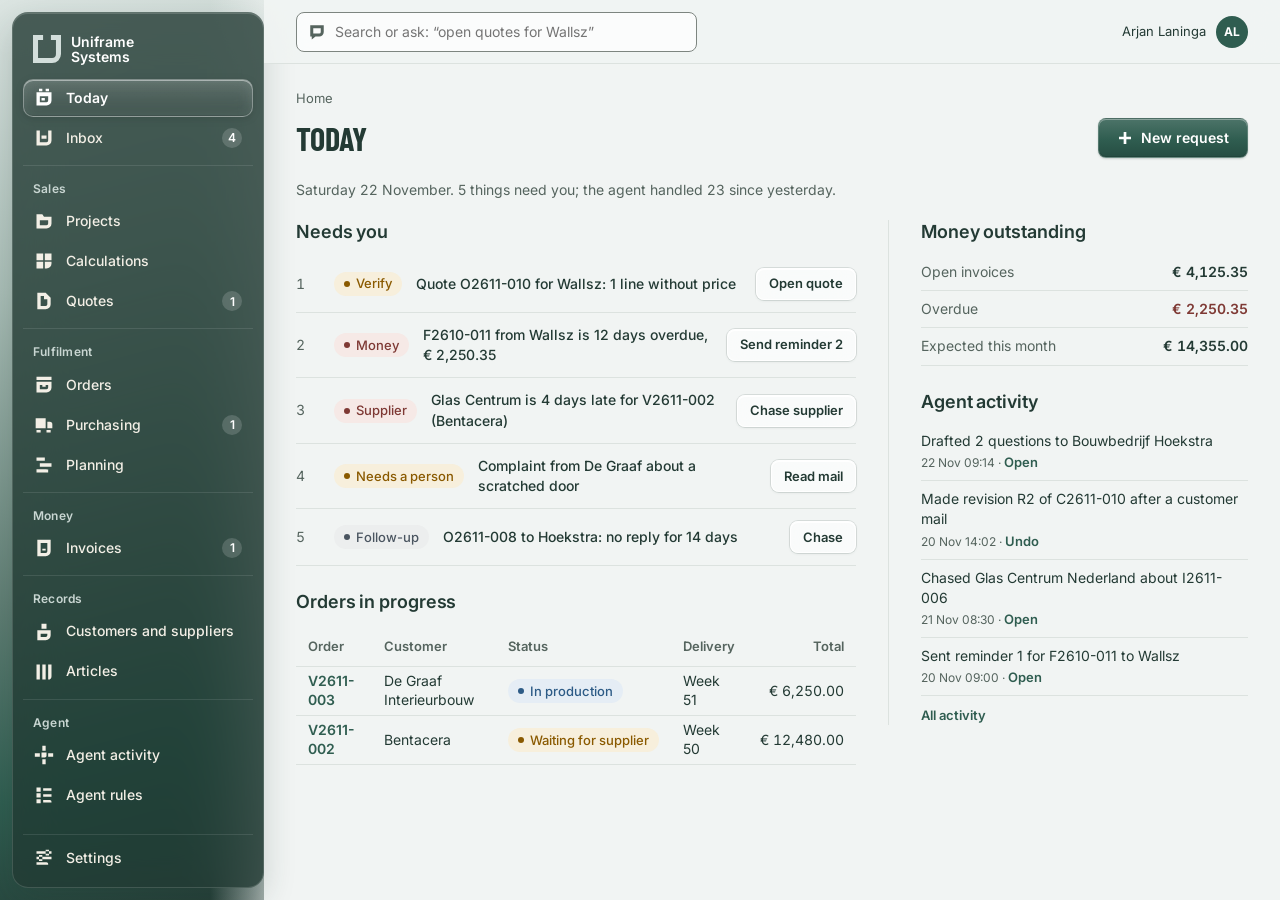
==== commit d4f344e2: "Gradient glass sidebar, even page headers, every control works, Gmail-style inbox Co-Authored-By: Cl" ====
--- a/index.html
+++ b/index.html
@@ -39,22 +39,13 @@
 </div>
 
 <div class="scrim" id="scrim" hidden></div>
-<aside class="uf-panel" id="panel" hidden aria-labelledby="pt" role="dialog">
-  <form>
-    <div class="uf-panel__head"><h2 class="uf-section-title" id="pt">New request</h2><button class="uf-pbtn uf-pbtn--quiet uf-pbtn--icon" type="button" data-close aria-label="Close"><svg class="uf-ico" viewBox="0 0 24 24"><path d="M5 2L12 9L19 2L22 5L15 12L22 19L19 22L12 15L5 22L2 19L9 12L2 5Z"/></svg></button></div>
-    <div class="uf-panel__body">
-      <div class="uf-field"><label for="p1">Customer</label><input id="p1" placeholder="Search or add a customer"></div>
-      <div class="uf-field"><label for="p2">What do they need?</label><textarea id="p2" class="field" rows="4" placeholder="For example: 40 m glass partition, 9 doors, delivery week 6"></textarea><span class="hint">Type it yourself or paste a mail. The agent fills in the rest and shows you before anything is sent.</span></div>
-      <div class="uf-field"><label for="p3">Files</label><input id="p3" type="file"></div>
-    </div>
-    <div class="uf-panel__foot"><button class="uf-pbtn uf-pbtn--quiet" type="button" data-close>Cancel</button><button class="uf-pbtn uf-pbtn--primary" type="submit">Save</button></div>
-  </form>
-</aside>
+<aside class="uf-panel" id="panel" hidden aria-labelledby="pt" role="dialog"></aside>
 <div id="modal" hidden></div>
 <div class="uf-toast" id="toast" role="status" hidden></div>
 
 <script src="js/icons.js"></script>
 <script src="js/data.js"></script>
+<script src="js/mail.js"></script>
 <script src="js/app.js"></script>
 </body>
 </html>
--- a/css/site.css
+++ b/css/site.css
@@ -7,8 +7,9 @@
 .uf-warn { color: var(--uf-platform-status-attention-text); }
 a { color: var(--uf-platform-link); }
 
-/* Backdrop photo behind the glass sidebar */
-.backdrop { position: fixed; inset: 0 auto 0 0; width: 300px; background: url(../img/interior-tall.jpg) center / cover; z-index: 0; }
+/* Gradient field behind the glass sidebar (no photo): mist into deep green, so the frost has depth */
+.backdrop { position: fixed; inset: 0 auto 0 0; width: 300px; z-index: 0;
+  background: linear-gradient(165deg, #DCE5E2 0%, #A9BDB6 30%, #5F7D73 62%, #2F5D50 82%, #233A34 100%); }
 .backdrop::after { content: ""; position: absolute; inset: 0; background: linear-gradient(90deg, transparent 70%, var(--uf-platform-page)); }
 .uf-app { grid-template-columns: 264px 1fr; position: relative; z-index: 1; background: transparent; }
 .uf-app > .shell { background: var(--uf-platform-page); min-width: 0; }
@@ -24,11 +25,11 @@
 .who b { width: 32px; height: 32px; border-radius: 50%; display: grid; place-items: center; background: var(--uf-prim-green-700); color: #fff; font-size: 12px; }
 
 .uf-main { padding: 24px 32px 64px; gap: 20px; outline: none; }
-.lead { margin: -8px 0 0; color: var(--uf-platform-text-secondary); max-width: 760px; }
+.lead { margin: 0; color: var(--uf-platform-text-secondary); max-width: 760px; }
 
 /* Record header */
 .rec-head { display: flex; flex-direction: column; gap: 10px; }
-.crumbs { display: flex; gap: 8px; font-size: 13px; color: var(--uf-platform-text-secondary); }
+.crumbs { display: flex; gap: 8px; min-height: 20px; align-items: center; font-size: 13px; line-height: 20px; color: var(--uf-platform-text-secondary); }
 .crumbs a { color: var(--uf-platform-link); font-weight: 500; text-decoration: none; }
 .rec-head__row { display: flex; align-items: center; justify-content: space-between; gap: 16px; flex-wrap: wrap; }
 .rec-head__title { display: flex; align-items: center; gap: 12px; flex-wrap: wrap; }
@@ -201,3 +202,60 @@
 .calc .pctcell { display: inline-flex; align-items: center; gap: 2px; }
 .ptable td:nth-child(2) { width: 100%; }
 .ce { display: block; min-height: 1.45em; white-space: normal; cursor: text; }
+
+/* One rhythm for every page (22 Nov 2026): crumb row 20 px, title row 44 px, 20 px between blocks,
+   section titles 12 px extra above, the first one flush. */
+.uf-main { gap: 20px; padding-top: 24px; }
+.rec-head { gap: 8px; }
+.rec-head__row { min-height: 44px; }
+.uf-page-title { line-height: 1; margin: 0; }
+.split__main, .tabpanel { gap: 12px; }
+.split__main > .uf-section-title, .tabpanel > .uf-section-title { margin-top: 12px; }
+.split__main > .uf-section-title:first-child { margin-top: 0; }
+.uf-main > .uf-section-title { margin-top: 4px; }
+.tabpanels { display: block; } .tabpanel { display: flex; flex-direction: column; } .tabpanel[hidden] { display: none; }
+.uf-table tr[data-detail] { cursor: pointer; }
+.uf-table tr[data-detail]:focus-visible, .uf-table tr[data-href]:focus-visible { outline: 3px solid var(--uf-color-accent-focus); outline-offset: -3px; }
+.drawer-acts { display: flex; gap: 8px; flex-wrap: wrap; } .drawer-acts--col { flex-direction: column; align-items: stretch; }
+.steps-list { margin: 0; padding-left: 20px; display: flex; flex-direction: column; gap: 6px; }
+.modal code { font-size: 12px; background: rgb(35 58 52 / .06); padding: 1px 4px; border-radius: 4px; }
+.modal .field { margin-top: 6px; }
+
+/* Inbox: Gmail-style three panes */
+.mail { display: grid; grid-template-columns: 200px 360px minmax(0, 1fr); border-top: 1px solid var(--uf-platform-line); min-height: calc(100vh - 220px); }
+.mail__folders { display: flex; flex-direction: column; gap: 2px; padding: 12px 12px 12px 0; border-right: 1px solid var(--uf-platform-line); }
+.mf { all: unset; cursor: pointer; display: flex; align-items: center; gap: 10px; height: 36px; padding: 0 10px; border-radius: 8px; font-weight: 500; }
+.mf span { flex: 1; } .mf b { font-size: 12px; } .mf .uf-ico { width: 16px; height: 16px; color: var(--uf-prim-green-700); }
+.mf:hover { background: rgb(35 58 52 / .05); }
+.mf[aria-current="true"] { background: rgb(255 255 255 / .8); box-shadow: inset 0 1px 0 #fff, 0 0 0 1px rgb(35 58 52 / .1), 0 1px 3px rgb(35 58 52 / .08); font-weight: 600; }
+.mf .dot { flex: 0 0 8px; height: 8px; border-radius: 50%; background: var(--uf-prim-green-500); }
+.mf-group { margin: 14px 10px 4px; font-size: 12px; font-weight: 600; color: var(--uf-platform-text-secondary); }
+.mf:focus-visible, .mrow:focus-visible { outline: 3px solid var(--uf-color-accent-focus); outline-offset: -3px; }
+.mail__list { border-right: 1px solid var(--uf-platform-line); overflow: auto; max-height: calc(100vh - 220px); }
+.mail__search { padding: 12px; border-bottom: 1px solid var(--uf-platform-line); position: sticky; top: 0; background: var(--uf-platform-page); }
+.mail__search input { width: 100%; height: 36px; padding: 0 12px; border: 1px solid var(--uf-platform-field-border); border-radius: 8px; font: inherit; background: #fff; }
+.mrow { all: unset; box-sizing: border-box; cursor: pointer; display: flex; flex-direction: column; gap: 3px; width: 100%; padding: 12px 14px; border-bottom: 1px solid var(--uf-platform-line); }
+.mrow:hover { background: rgb(255 255 255 / .6); } .mrow.is-open { background: #fff; box-shadow: inset 3px 0 0 var(--uf-prim-green-700); }
+.mrow__top { display: flex; justify-content: space-between; gap: 8px; } .mrow__from { font-weight: 500; } .mrow__date { font-size: 12px; color: var(--uf-platform-text-secondary); }
+.mrow.is-unread .mrow__from, .mrow.is-unread .mrow__subj { font-weight: 700; }
+.mrow__subj { font-size: 14px; } .mrow__snip { font-size: 13px; color: var(--uf-platform-text-secondary); white-space: nowrap; overflow: hidden; text-overflow: ellipsis; }
+.mrow .uf-pill { align-self: flex-start; margin-top: 4px; height: 22px; font-size: 12px; }
+.mail__read { padding: 16px 0 24px 28px; display: flex; flex-direction: column; gap: 14px; min-width: 0; }
+.mail__empty { color: var(--uf-platform-text-secondary); padding: 16px; }
+.mread__head { display: flex; justify-content: space-between; align-items: flex-start; gap: 12px; } .mread__head h2 { margin: 0; font-size: 20px; font-weight: 600; }
+.mread__meta { display: flex; gap: 8px; flex-wrap: wrap; font-size: 14px; } .mread__meta .muted:last-child { margin-left: auto; }
+.mread__body { line-height: 1.6; max-width: 720px; }
+.mread__actions { display: flex; gap: 8px; flex-wrap: wrap; padding-top: 8px; border-top: 1px solid var(--uf-platform-line); }
+.agent--mail { max-width: 720px; }
+.compose { position: fixed; right: 24px; bottom: 0; z-index: 25; width: min(560px, calc(100vw - 32px)); display: flex; flex-direction: column; border-radius: 12px 12px 0 0;
+  background: rgb(255 255 255 / .92); -webkit-backdrop-filter: blur(24px) saturate(150%); backdrop-filter: blur(24px) saturate(150%); box-shadow: inset 0 1px 0 #fff, 0 0 0 1px rgb(35 58 52 / .12), 0 16px 48px rgb(35 58 52 / .25); }
+.compose__head { display: flex; justify-content: space-between; align-items: center; padding: 8px 8px 8px 16px; background: var(--uf-prim-green-900); color: #fff; border-radius: 12px 12px 0 0; }
+.compose__head .x { all: unset; cursor: pointer; width: 32px; height: 32px; display: grid; place-items: center; font-size: 22px; border-radius: 6px; }
+.compose__head .x:hover { background: rgb(255 255 255 / .12); }
+.compose__f { display: flex; align-items: center; gap: 8px; padding: 0 16px; border-bottom: 1px solid var(--uf-platform-line); font-size: 13px; color: var(--uf-platform-text-secondary); }
+.compose__f span { width: 56px; } .compose__f input { flex: 1; height: 38px; border: 0; background: transparent; font: inherit; font-size: 14px; color: var(--uf-platform-text); outline: none; }
+.compose textarea { border: 0; padding: 12px 16px; font: inherit; resize: vertical; background: transparent; outline: none; min-height: 180px; }
+.compose__hint { margin: 0; padding: 0 16px; font-size: 12px; color: var(--uf-platform-text-secondary); }
+.compose__foot { display: flex; gap: 8px; padding: 12px 16px; }
+@media (max-width: 1100px) { .mail { grid-template-columns: 1fr; } .mail__folders { flex-direction: row; flex-wrap: wrap; border-right: 0; } .mf-group { display: none; } .mail__list { max-height: 360px; border-right: 0; } .mail__read { padding-left: 0; } }
+.tabs { scrollbar-width: none; padding-bottom: 1px; } .tabs::-webkit-scrollbar { display: none; }
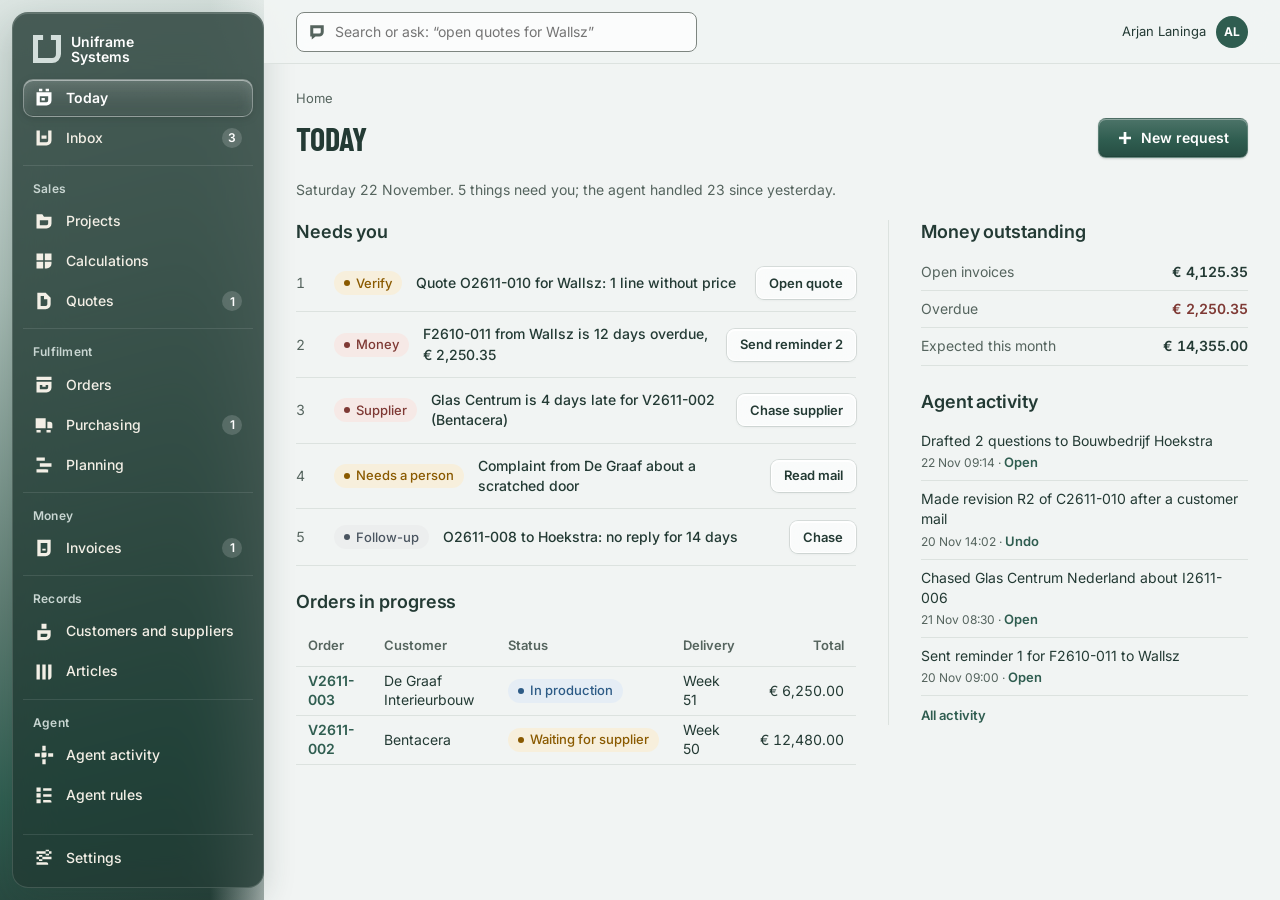
==== commit 06f2d4d7: "Breadcrumb stepper with draggable lens, draggable planning, real search, inbox and font fixes Co-Aut" ====
--- a/index.html
+++ b/index.html
@@ -12,7 +12,7 @@
 <link href="https://fonts.googleapis.com/css2?family=Inter:wght@400;500;600&family=Barlow+Condensed:wght@500;700&display=swap" rel="stylesheet">
 <link rel="stylesheet" href="css/uniframe-tokens.css">
 <link rel="stylesheet" href="css/uniframe-portal.css">
-<link rel="stylesheet" href="css/site.css">
+<link rel="stylesheet" href="css/site.css?v=3">
 </head>
 <body>
 <div class="backdrop" aria-hidden="true"></div>
@@ -45,7 +45,7 @@
 
 <script src="js/icons.js"></script>
 <script src="js/data.js"></script>
-<script src="js/mail.js"></script>
-<script src="js/app.js"></script>
+<script src="js/mail.js?v=3"></script>
+<script src="js/app.js?v=3"></script>
 </body>
 </html>
--- a/css/site.css
+++ b/css/site.css
@@ -1,6 +1,6 @@
 /* Portal prototype layout. Builds on uniframe-tokens.css and uniframe-portal.css. */
 * { box-sizing: border-box; }
-body { margin: 0; background: var(--uf-platform-page); }
+body { margin: 0; background: var(--uf-platform-page); color: var(--uf-platform-text); font: 400 15px/1.5 var(--uf-type-family-text); -webkit-font-smoothing: antialiased; }
 .sr { position: absolute; width: 1px; height: 1px; overflow: hidden; clip: rect(0 0 0 0); }
 .muted { color: var(--uf-platform-text-secondary); }
 .strong { font-weight: 600; }
@@ -259,3 +259,44 @@
 .compose__foot { display: flex; gap: 8px; padding: 12px 16px; }
 @media (max-width: 1100px) { .mail { grid-template-columns: 1fr; } .mail__folders { flex-direction: row; flex-wrap: wrap; border-right: 0; } .mf-group { display: none; } .mail__list { max-height: 360px; border-right: 0; } .mail__read { padding-left: 0; } }
 .tabs { scrollbar-width: none; padding-bottom: 1px; } .tabs::-webkit-scrollbar { display: none; }
+
+/* Stepper as breadcrumb (22 Nov 2026): click a step or drag the glass lens to open that record */
+@property --pos { syntax: '<number>'; inherits: true; initial-value: 1; }
+.steps-track { position: relative; min-width: calc(8 * 88px); user-select: none; -webkit-user-select: none; transition: --pos .45s cubic-bezier(.3,.8,.3,1); }
+.steps-track.is-drag { transition: none; cursor: grabbing; }
+.uf-steps--nav { --n: inherit; --cur: inherit; }
+.uf-steps--nav li[aria-current="step"]::before { top: calc(var(--track) / 2 - var(--track) - 8px - 4px); width: 8px; height: 8px; margin-left: -4px; border: 0;
+  background: rgb(255 255 255 / .95); box-shadow: none; -webkit-backdrop-filter: none; backdrop-filter: none; }
+.steps-hit { position: absolute; left: 0; right: 0; top: 6px; height: 48px; z-index: 2; cursor: pointer; touch-action: none; }
+.steps-lens { position: absolute; z-index: 3; top: 6px; left: calc((var(--pos) - .5) * 100% / var(--n) - 24px); width: 48px; height: 48px; box-sizing: border-box; border-radius: 50%;
+  background: rgb(255 255 255 / .72); border: 1.5px solid #fff; box-shadow: inset 0 1px 2px rgb(255 255 255 / .9), 0 2px 6px rgb(35 58 52 / .18);
+  -webkit-backdrop-filter: blur(6px); backdrop-filter: blur(6px); cursor: grab; touch-action: none; transition: transform .2s, box-shadow .2s; }
+.steps-lens:hover, .is-drag .steps-lens { transform: scale(1.08); box-shadow: inset 0 1px 2px rgb(255 255 255 / .9), 0 4px 12px rgb(35 58 52 / .22); }
+.steps-lens:focus-visible { outline: 3px solid var(--uf-color-accent-focus); outline-offset: 2px; }
+.step-link { all: unset; box-sizing: border-box; display: block; cursor: pointer; margin: 0 4px; padding: 4px 4px 6px; border-radius: 8px; transition: background .15s; }
+.step-link:hover, .uf-steps li.hover .step-link { background: rgb(255 255 255 / .7); box-shadow: inset 0 0 0 1px rgb(35 58 52 / .08); }
+.step-link:focus-visible { outline: 3px solid var(--uf-color-accent-focus); outline-offset: 0; }
+.step-name { display: block; }
+.uf-steps li.here .step-name { font-weight: 700; color: var(--uf-platform-text); }
+.step-link .step-rec { font-weight: 600; color: var(--uf-prim-green-700); }
+.step-link--future .step-rec { color: var(--uf-platform-text-secondary); font-weight: 500; }
+.uf-steps--nav li[aria-current="step"] { font-weight: 500; }
+@media (prefers-reduced-motion: reduce) { .steps-track { transition: none; } }
+
+/* Quote paper reflows by its own width, not the window (22 Nov 2026): no more words broken mid-word */
+.split__main { container-type: inline-size; }
+.pblock dd { overflow-wrap: break-word; word-break: normal; hyphens: auto; }
+@container (max-width: 760px) {
+  .paper__blocks { grid-template-columns: 1fr 1fr; } .pblock--dark { grid-column: 1 / -1; }
+  .paper { padding: 32px 24px 28px; }
+}
+@container (max-width: 520px) {
+  .paper__blocks { grid-template-columns: 1fr; } .pblock dl { grid-template-columns: 84px 1fr; }
+  .paper__top { flex-direction: column; gap: 16px; } .paper__id { align-items: flex-start; }
+}
+
+/* Planning bars move by drag or arrow keys */
+.gantt__bar { border: 0; padding: 0; cursor: grab; touch-action: none; transition: left .25s cubic-bezier(.3,.8,.3,1), box-shadow .2s; }
+.gantt__bar:hover { box-shadow: inset 0 1px 0 rgb(255 255 255 / .4), 0 2px 8px rgb(35 58 52 / .25); }
+.gantt__bar.is-drag { transition: none; cursor: grabbing; box-shadow: 0 6px 16px rgb(35 58 52 / .3); z-index: 2; }
+.gantt__bar:focus-visible { outline: 3px solid var(--uf-color-accent-focus); outline-offset: 2px; }
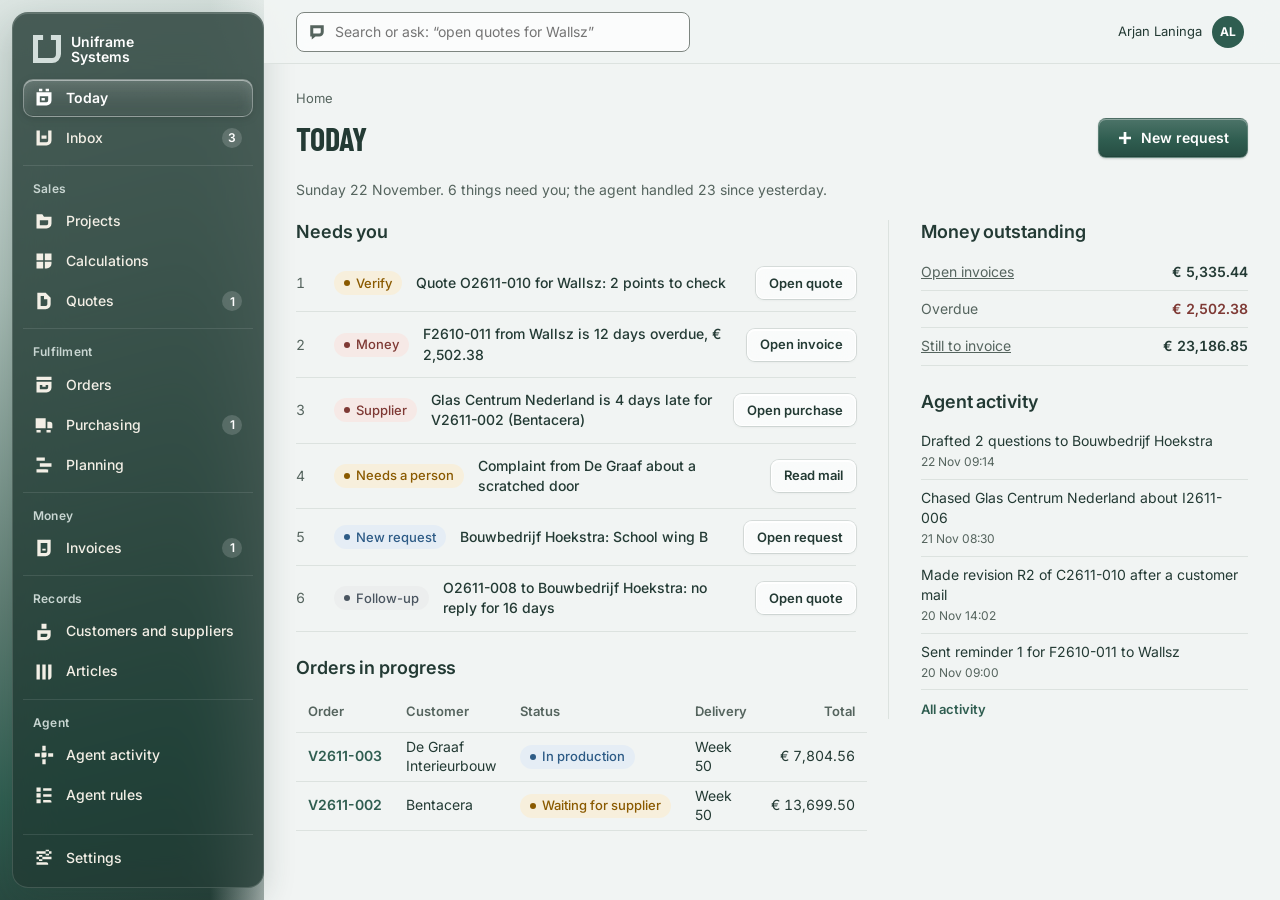
==== commit d64dd54b: "Linked store: every project, order and purchase runs end to end; record pages for request, delivery " ====
--- a/index.html
+++ b/index.html
@@ -12,7 +12,7 @@
 <link href="https://fonts.googleapis.com/css2?family=Inter:wght@400;500;600&family=Barlow+Condensed:wght@500;700&display=swap" rel="stylesheet">
 <link rel="stylesheet" href="css/uniframe-tokens.css">
 <link rel="stylesheet" href="css/uniframe-portal.css">
-<link rel="stylesheet" href="css/site.css?v=3">
+<link rel="stylesheet" href="css/site.css?v=4">
 </head>
 <body>
 <div class="backdrop" aria-hidden="true"></div>
@@ -32,7 +32,7 @@
         <input id="q" name="q" placeholder="Search or ask: “open quotes for Wallsz”" autocomplete="off">
       </form>
       <span style="flex:1"></span>
-      <div class="who"><span>Arjan Laninga</span><b aria-hidden="true">AL</b></div>
+      <button class="who" type="button" data-whomenu aria-label="Your account: Arjan Laninga"><span>Arjan Laninga</span><b aria-hidden="true">AL</b></button>
     </header>
     <main class="uf-main" id="view" tabindex="-1"></main>
   </div>
@@ -44,8 +44,8 @@
 <div class="uf-toast" id="toast" role="status" hidden></div>
 
 <script src="js/icons.js"></script>
-<script src="js/data.js"></script>
-<script src="js/mail.js?v=3"></script>
-<script src="js/app.js?v=3"></script>
+<script src="js/data.js?v=4"></script>
+<script src="js/mail.js?v=4"></script>
+<script src="js/app.js?v=4"></script>
 </body>
 </html>
--- a/css/site.css
+++ b/css/site.css
@@ -260,19 +260,15 @@
 @media (max-width: 1100px) { .mail { grid-template-columns: 1fr; } .mail__folders { flex-direction: row; flex-wrap: wrap; border-right: 0; } .mf-group { display: none; } .mail__list { max-height: 360px; border-right: 0; } .mail__read { padding-left: 0; } }
 .tabs { scrollbar-width: none; padding-bottom: 1px; } .tabs::-webkit-scrollbar { display: none; }
 
-/* Stepper as breadcrumb (22 Nov 2026): click a step or drag the glass lens to open that record */
+/* Stepper as breadcrumb (22 Nov 2026): click a step to open its record; the glass lens marks the page you are on */
 @property --pos { syntax: '<number>'; inherits: true; initial-value: 1; }
 .steps-track { position: relative; min-width: calc(8 * 88px); user-select: none; -webkit-user-select: none; transition: --pos .45s cubic-bezier(.3,.8,.3,1); }
-.steps-track.is-drag { transition: none; cursor: grabbing; }
 .uf-steps--nav { --n: inherit; --cur: inherit; }
 .uf-steps--nav li[aria-current="step"]::before { top: calc(var(--track) / 2 - var(--track) - 8px - 4px); width: 8px; height: 8px; margin-left: -4px; border: 0;
   background: rgb(255 255 255 / .95); box-shadow: none; -webkit-backdrop-filter: none; backdrop-filter: none; }
-.steps-hit { position: absolute; left: 0; right: 0; top: 6px; height: 48px; z-index: 2; cursor: pointer; touch-action: none; }
 .steps-lens { position: absolute; z-index: 3; top: 6px; left: calc((var(--pos) - .5) * 100% / var(--n) - 24px); width: 48px; height: 48px; box-sizing: border-box; border-radius: 50%;
   background: rgb(255 255 255 / .72); border: 1.5px solid #fff; box-shadow: inset 0 1px 2px rgb(255 255 255 / .9), 0 2px 6px rgb(35 58 52 / .18);
-  -webkit-backdrop-filter: blur(6px); backdrop-filter: blur(6px); cursor: grab; touch-action: none; transition: transform .2s, box-shadow .2s; }
-.steps-lens:hover, .is-drag .steps-lens { transform: scale(1.08); box-shadow: inset 0 1px 2px rgb(255 255 255 / .9), 0 4px 12px rgb(35 58 52 / .22); }
-.steps-lens:focus-visible { outline: 3px solid var(--uf-color-accent-focus); outline-offset: 2px; }
+  -webkit-backdrop-filter: blur(6px); backdrop-filter: blur(6px); pointer-events: none; }
 .step-link { all: unset; box-sizing: border-box; display: block; cursor: pointer; margin: 0 4px; padding: 4px 4px 6px; border-radius: 8px; transition: background .15s; }
 .step-link:hover, .uf-steps li.hover .step-link { background: rgb(255 255 255 / .7); box-shadow: inset 0 0 0 1px rgb(35 58 52 / .08); }
 .step-link:focus-visible { outline: 3px solid var(--uf-color-accent-focus); outline-offset: 0; }
@@ -300,3 +296,28 @@
 .gantt__bar:hover { box-shadow: inset 0 1px 0 rgb(255 255 255 / .4), 0 2px 8px rgb(35 58 52 / .25); }
 .gantt__bar.is-drag { transition: none; cursor: grabbing; box-shadow: 0 6px 16px rgb(35 58 52 / .3); z-index: 2; }
 .gantt__bar:focus-visible { outline: 3px solid var(--uf-color-accent-focus); outline-offset: 2px; }
+
+/* Round 4 (22 Nov 2026): every step has a record page */
+.who { all: unset; cursor: pointer; display: flex; align-items: center; gap: 10px; font-size: 13px; padding: 4px 4px 4px 10px; border-radius: 20px; }
+.who:hover { background: rgb(35 58 52 / .06); } .who:focus-visible { outline: 3px solid var(--uf-color-accent-focus); }
+.reqcard { background: #fff; border-radius: 12px; padding: 20px 24px; box-shadow: 0 1px 2px rgb(35 58 52 / .08), 0 8px 24px rgb(35 58 52 / .08); max-width: 760px; display: flex; flex-direction: column; gap: 12px; }
+.reqcard__head { display: flex; flex-direction: column; gap: 2px; } .reqcard p { margin: 0; line-height: 1.6; }
+.sigbox { display: grid; grid-template-columns: 1fr 1fr; gap: 16px; margin-top: 8px; }
+.sigbox div { border: 1px solid var(--uf-platform-line); border-radius: 8px; padding: 10px 12px; min-height: 64px; display: flex; flex-direction: column; gap: 6px; }
+.sigbox span { font-size: 11px; color: var(--uf-prim-green-600); } .sig { font: italic 600 20px/1 Georgia, serif; color: var(--uf-prim-green-900); }
+.paidstamp { align-self: flex-end; margin: 0; padding: 6px 14px; border: 2px solid var(--uf-platform-status-profit-text); color: var(--uf-platform-status-profit-text); border-radius: 6px; font: 700 18px/1 var(--uf-type-family-display); letter-spacing: .08em; transform: rotate(-4deg); }
+.is-locked .edit { pointer-events: none; }
+.mailprev { display: flex; flex-direction: column; gap: 10px; } .modal { width: min(560px, calc(100vw - 32px)); max-height: calc(100vh - 32px); overflow: auto; }
+.attach { display: inline-flex; align-items: center; gap: 8px; margin: 0; padding: 8px 12px; border-radius: 8px; background: rgb(35 58 52 / .06); font-size: 13px; font-weight: 600; align-self: flex-start; }
+.attach .uf-ico { width: 16px; height: 16px; }
+.hint { font-size: 12px; color: var(--uf-platform-text-secondary); margin: 0; }
+.picklines { border: 0; margin: 0; padding: 0; display: flex; flex-direction: column; gap: 8px; } .picklines legend { font-weight: 600; font-size: 13px; margin-bottom: 6px; }
+.picklines label { display: flex; gap: 8px; align-items: baseline; font-size: 14px; } .picklines .muted { font-size: 12px; margin-left: auto; white-space: nowrap; }
+.sentnote { margin: 0; padding: 8px 12px; border-radius: 8px; background: var(--uf-platform-status-active-bg); color: var(--uf-platform-status-active-text); font-size: 13px; max-width: 720px; }
+.gantt__n a { color: inherit; text-decoration: none; } .gantt__n a:hover { text-decoration: underline; }
+.files__name.linkbtn { font-size: 14px; text-align: left; }
+.drows dt a { color: inherit; }
+@media print { .paidstamp { transform: none; } }
+/* The capsule above each step is part of that step's click area */
+.step-link::after { content: ""; position: absolute; left: 0; right: 0; top: -62px; height: 56px; z-index: 4; cursor: pointer; }
+.uf-table td:first-child a { white-space: nowrap; }
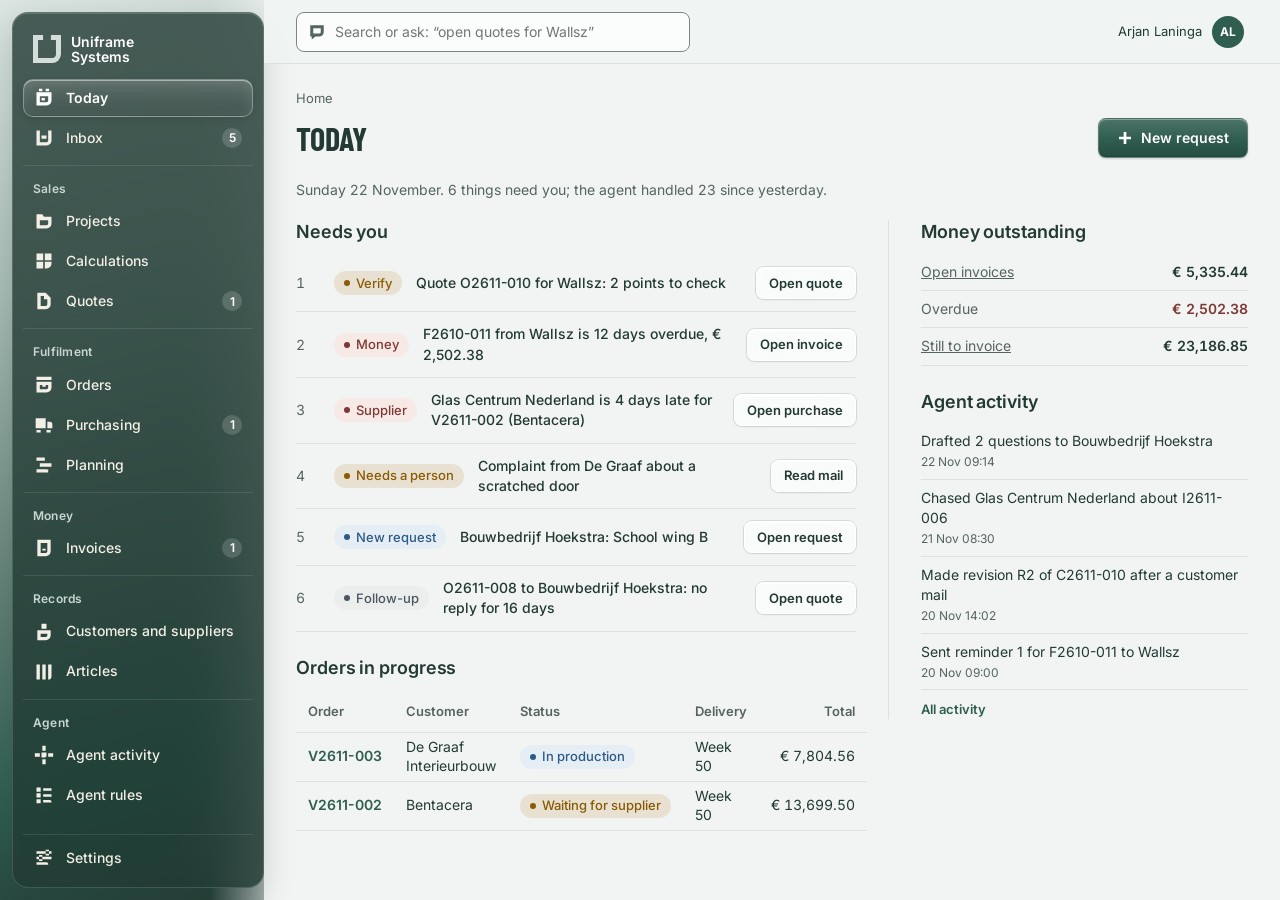
==== commit 06a5e530: "Portal on the process map: Google agent with example fallback, mail-first request, catalogue calcula" ====
--- a/index.html
+++ b/index.html
@@ -12,7 +12,7 @@
 <link href="https://fonts.googleapis.com/css2?family=Inter:wght@400;500;600&family=Barlow+Condensed:wght@500;700&display=swap" rel="stylesheet">
 <link rel="stylesheet" href="css/uniframe-tokens.css">
 <link rel="stylesheet" href="css/uniframe-portal.css">
-<link rel="stylesheet" href="css/site.css?v=4">
+<link rel="stylesheet" href="css/site.css?v=7">
 </head>
 <body>
 <div class="backdrop" aria-hidden="true"></div>
@@ -44,8 +44,9 @@
 <div class="uf-toast" id="toast" role="status" hidden></div>
 
 <script src="js/icons.js"></script>
-<script src="js/data.js?v=4"></script>
-<script src="js/mail.js?v=4"></script>
-<script src="js/app.js?v=4"></script>
+<script src="js/data.js?v=5"></script>
+<script src="js/mail.js?v=5"></script>
+<script src="js/agent.js?v=1"></script>
+<script src="js/app.js?v=8"></script>
 </body>
 </html>
--- a/css/site.css
+++ b/css/site.css
@@ -169,7 +169,7 @@
 
 /* Overlays */
 .scrim { position: fixed; inset: 0; background: rgb(35 58 52 / 0.25); z-index: 20; }
-.uf-panel { z-index: 21; }
+.uf-panel { z-index: 21; max-width: 100vw; }
 .uf-panel form { display: contents; }
 #modal { position: fixed; inset: 0; z-index: 30; display: grid; place-items: center; background: rgb(35 58 52 / 0.25); }
 #modal[hidden], .scrim[hidden] { display: none; }
@@ -321,3 +321,30 @@
 /* The capsule above each step is part of that step's click area */
 .step-link::after { content: ""; position: absolute; left: 0; right: 0; top: -62px; height: 56px; z-index: 4; cursor: pointer; }
 .uf-table td:first-child a { white-space: nowrap; }
+
+/* Stepper fix (22 Nov 2026): future steps centred like reached ones; the green liquid follows the lens (the page you are on);
+   a pale band under it still shows how far the project has got. */
+.step-link { width: calc(100% - 8px); text-align: center; }
+.uf-steps--nav::after { width: max(28px, calc((var(--pos) - 0.5) * 100% / var(--n) - 4px)); }
+.uf-steps--nav::before { background: linear-gradient(90deg, rgb(47 93 80 / .22) 0 calc((var(--cur) - 0.5) * 100% / var(--n) + 18px), transparent 0), rgb(255 255 255 / .55); }
+.uf-steps--nav li.done::before, .uf-steps--nav li[aria-current="step"]::before { background: #fff; }
+
+/* ---- Agent: request review, sources, settings ---- */
+.nrseg { display: flex; margin-bottom: 16px; }
+.nrseg button { flex: 1; justify-content: center; }
+.reqt td:nth-child(2) { min-width: 220px; }
+.reqt .edit.rf { width: 82%; margin: 0; padding: 6px 8px; border-color: var(--uf-platform-line); background: rgb(255 255 255 / .6); }
+.reqt .edit.rf::placeholder { color: var(--uf-platform-text-secondary); }
+.reqt .uf-second, .calc .uf-second { display: block; }
+.src { display: inline-block; font-size: 12px; font-weight: 500; padding: 2px 8px; border-radius: 10px; background: rgb(35 58 52 / .08); color: var(--uf-platform-text); white-space: nowrap; }
+.src--missing { background: rgb(160 50 50 / .12); color: var(--uf-platform-status-loss-text); }
+.src--attachment { background: rgb(47 93 80 / .12); }
+.src--person { background: rgb(47 93 80 / .2); color: var(--uf-prim-green-900, #233A34); }
+.srcc { white-space: nowrap; }
+.rowbtns { display: inline-flex; gap: 8px; flex-wrap: wrap; }
+.checks .check { flex-direction: row; align-items: center; justify-content: space-between; }
+ul.plain { list-style: none; margin: 0 0 16px; padding: 0; display: flex; flex-direction: column; gap: 8px; }
+.chk { display: inline-flex; align-items: center; gap: 8px; cursor: pointer; }
+.agbtns { display: flex; gap: 12px; align-items: center; flex-wrap: wrap; margin: 16px 0 8px; }
+.agbtns #agout { font-size: 14px; }
+.uf-pill--attention { background: rgb(180 120 30 / .15); }
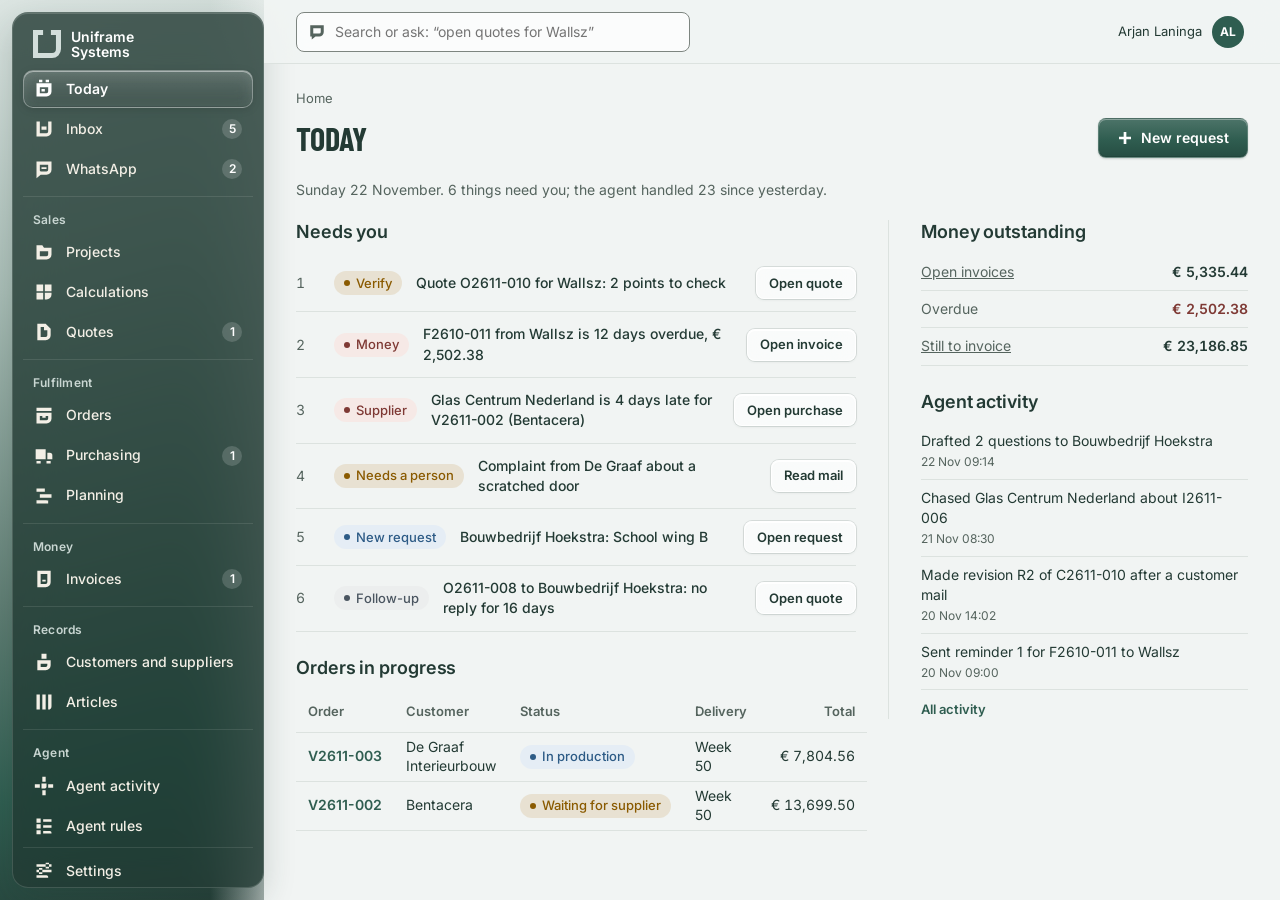
==== commit 8921df64: "New request by call, visit or WhatsApp with voice notes and photos; WhatsApp channel with chat impor" ====
--- a/index.html
+++ b/index.html
@@ -12,7 +12,7 @@
 <link href="https://fonts.googleapis.com/css2?family=Inter:wght@400;500;600&family=Barlow+Condensed:wght@500;700&display=swap" rel="stylesheet">
 <link rel="stylesheet" href="css/uniframe-tokens.css">
 <link rel="stylesheet" href="css/uniframe-portal.css">
-<link rel="stylesheet" href="css/site.css?v=7">
+<link rel="stylesheet" href="css/site.css?v=10">
 </head>
 <body>
 <div class="backdrop" aria-hidden="true"></div>
@@ -43,10 +43,11 @@
 <div id="modal" hidden></div>
 <div class="uf-toast" id="toast" role="status" hidden></div>
 
-<script src="js/icons.js"></script>
-<script src="js/data.js?v=5"></script>
-<script src="js/mail.js?v=5"></script>
-<script src="js/agent.js?v=1"></script>
-<script src="js/app.js?v=8"></script>
+<script src="js/icons.js?v=2"></script>
+<script src="js/data.js?v=6"></script>
+<script src="js/mail.js?v=6"></script>
+<script src="js/whatsapp.js?v=3"></script>
+<script src="js/agent.js?v=3"></script>
+<script src="js/app.js?v=13"></script>
 </body>
 </html>
--- a/css/site.css
+++ b/css/site.css
@@ -348,3 +348,34 @@
 .agbtns { display: flex; gap: 12px; align-items: center; flex-wrap: wrap; margin: 16px 0 8px; }
 .agbtns #agout { font-size: 14px; }
 .uf-pill--attention { background: rgb(180 120 30 / .15); }
+
+/* ---- New request: capture, WhatsApp ---- */
+.inrow { display: flex; gap: 8px; }
+.inrow .field { flex: 1; min-width: 0; }
+.subform { display: flex; flex-direction: column; gap: 12px; padding: 12px; border-radius: 12px; background: rgb(35 58 52 / .05); }
+.capture { display: flex; gap: 8px; flex-wrap: wrap; }
+.capture .is-rec { color: var(--uf-platform-status-loss-text); }
+.chips { list-style: none; margin: 0; padding: 0; display: flex; flex-wrap: wrap; gap: 8px; }
+.chip { display: inline-flex; align-items: center; gap: 6px; padding: 4px 6px 4px 10px; border-radius: 16px; background: rgb(35 58 52 / .08); font-size: 13px; }
+.chip .uf-ico { width: 16px; height: 16px; }
+.warow { display: flex; gap: 10px; align-items: flex-start; padding: 10px 12px; border-radius: 10px; background: rgb(255 255 255 / .6); cursor: pointer; margin-bottom: 8px; }
+.warow > span { display: flex; flex-direction: column; gap: 2px; font-size: 14px; }
+.warow.is-done { opacity: .6; cursor: default; }
+.wa-thread { display: flex; flex-direction: column; gap: 10px; padding: 8px 0 16px; }
+.wa-msg { display: flex; flex-direction: column; max-width: 78%; }
+.wa-msg--them { align-self: flex-start; }
+.wa-msg--us { align-self: flex-end; align-items: flex-end; }
+.wa-bub { padding: 10px 12px; border-radius: 12px; background: #fff; font-size: 14px; line-height: 1.45; display: flex; flex-direction: column; gap: 6px; }
+.wa-msg--us .wa-bub { background: rgb(47 93 80 / .14); }
+.wa-msg time { font-size: 12px; color: var(--uf-platform-text-secondary); margin-top: 4px; }
+.wa-voice, .wa-photo { display: inline-flex; align-items: center; gap: 6px; }
+.wa-voice .uf-ico, .wa-photo .uf-ico { width: 18px; height: 18px; }
+.wa-tr { color: var(--uf-platform-text-secondary); font-size: 13px; }
+.wa-reply { display: flex; gap: 8px; margin-top: 8px; }
+.wa-reply .field { flex: 1; }
+.mail.wa { grid-template-columns: 340px minmax(0, 1fr); }
+.wa .mrow { display: flex; flex-direction: column; gap: 4px; text-decoration: none; color: inherit; }
+@media (max-width: 1100px) { .mail.wa { grid-template-columns: 1fr; } }
+.subform[hidden], [data-nrpanel][hidden], [data-supplieronly][hidden] { display: none; }
+[data-nrpanel] { display: flex; flex-direction: column; gap: 16px; }
+[data-nrpanel][hidden] { display: none; }
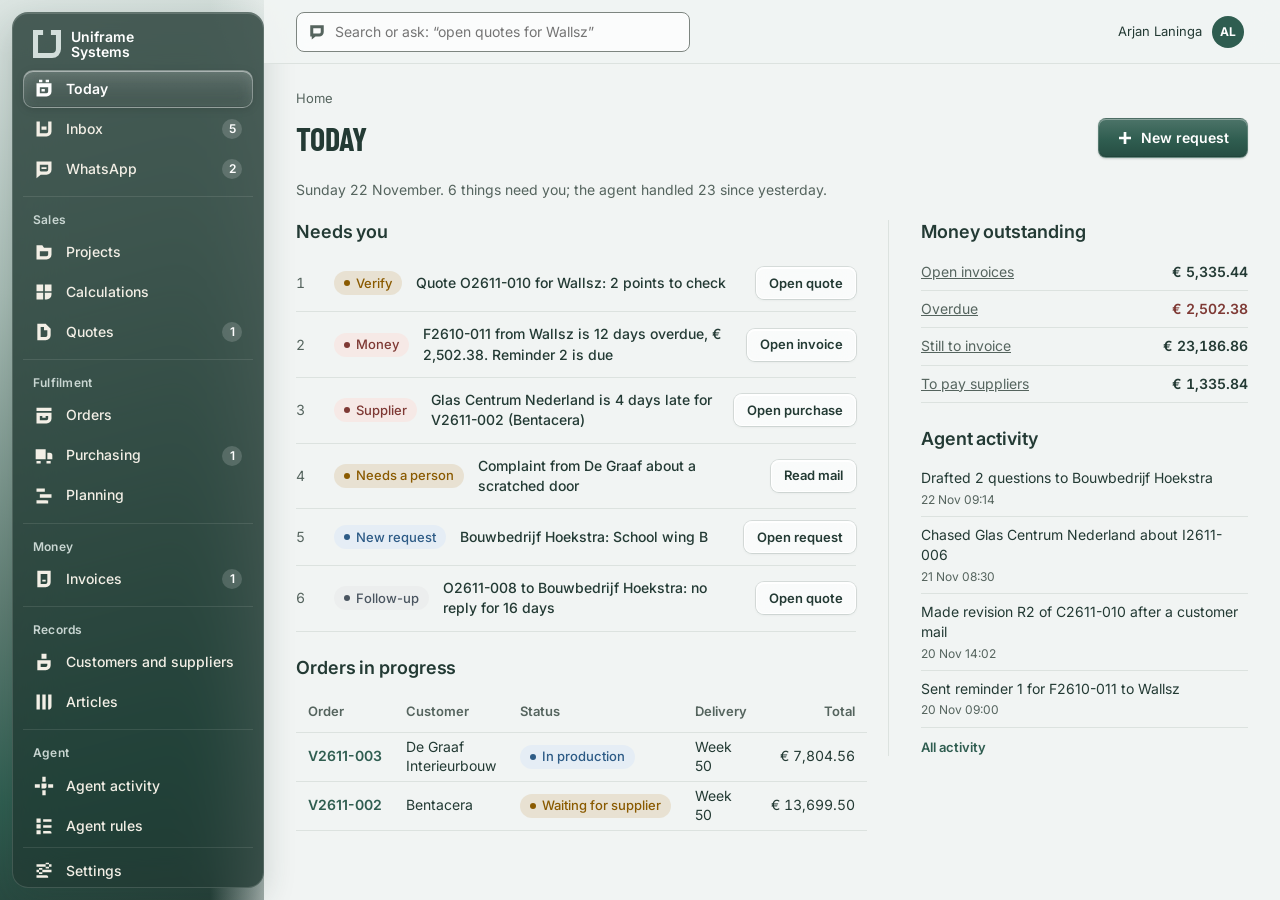
==== commit d95df341: "Invoices page shows all money outstanding; agent rules are saved and used; Tell the agent changes ru" ====
--- a/index.html
+++ b/index.html
@@ -12,7 +12,7 @@
 <link href="https://fonts.googleapis.com/css2?family=Inter:wght@400;500;600&family=Barlow+Condensed:wght@500;700&display=swap" rel="stylesheet">
 <link rel="stylesheet" href="css/uniframe-tokens.css">
 <link rel="stylesheet" href="css/uniframe-portal.css">
-<link rel="stylesheet" href="css/site.css?v=10">
+<link rel="stylesheet" href="css/site.css?v=11">
 </head>
 <body>
 <div class="backdrop" aria-hidden="true"></div>
@@ -48,6 +48,6 @@
 <script src="js/mail.js?v=6"></script>
 <script src="js/whatsapp.js?v=3"></script>
 <script src="js/agent.js?v=3"></script>
-<script src="js/app.js?v=13"></script>
+<script src="js/app.js?v=14"></script>
 </body>
 </html>
--- a/css/site.css
+++ b/css/site.css
@@ -379,3 +379,6 @@
 .subform[hidden], [data-nrpanel][hidden], [data-supplieronly][hidden] { display: none; }
 [data-nrpanel] { display: flex; flex-direction: column; gap: 16px; }
 [data-nrpanel][hidden] { display: none; }
+
+.field--num { width: 96px; text-align: right; }
+.rules select.field { width: auto; }
